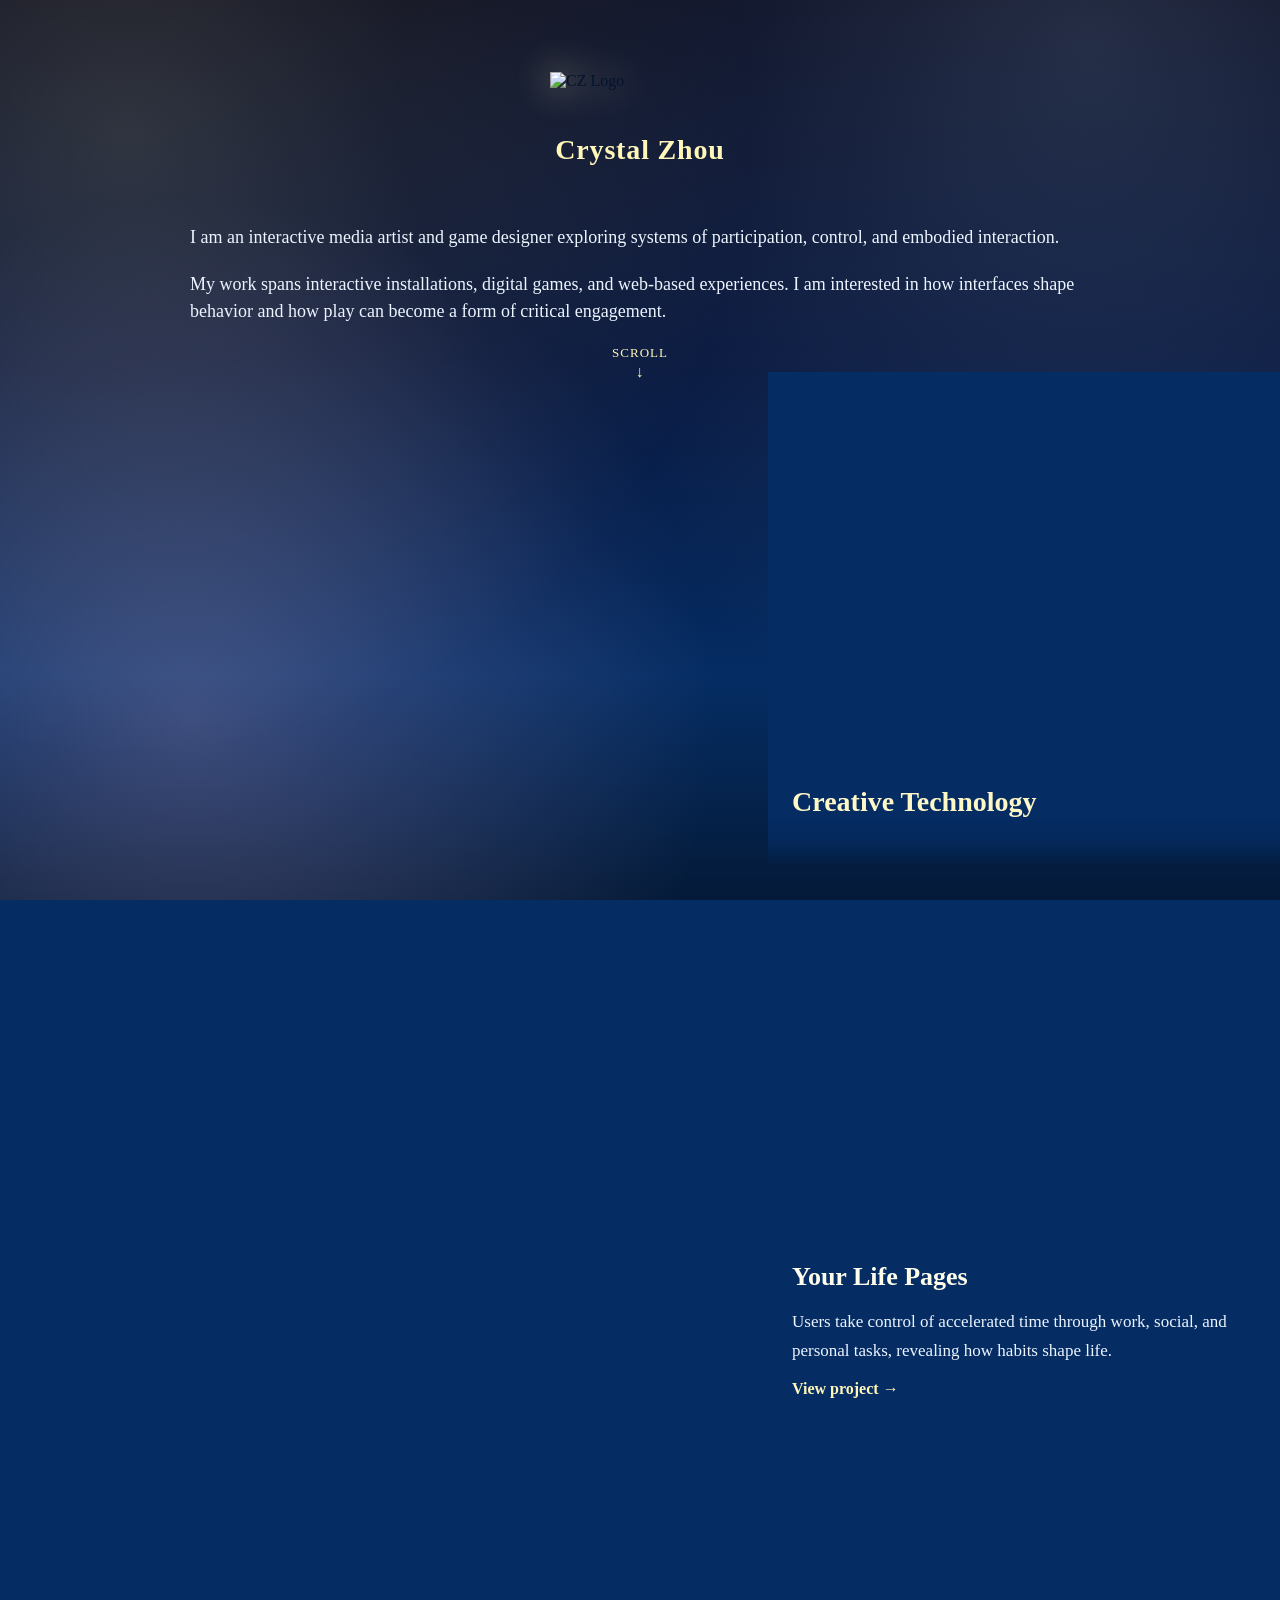
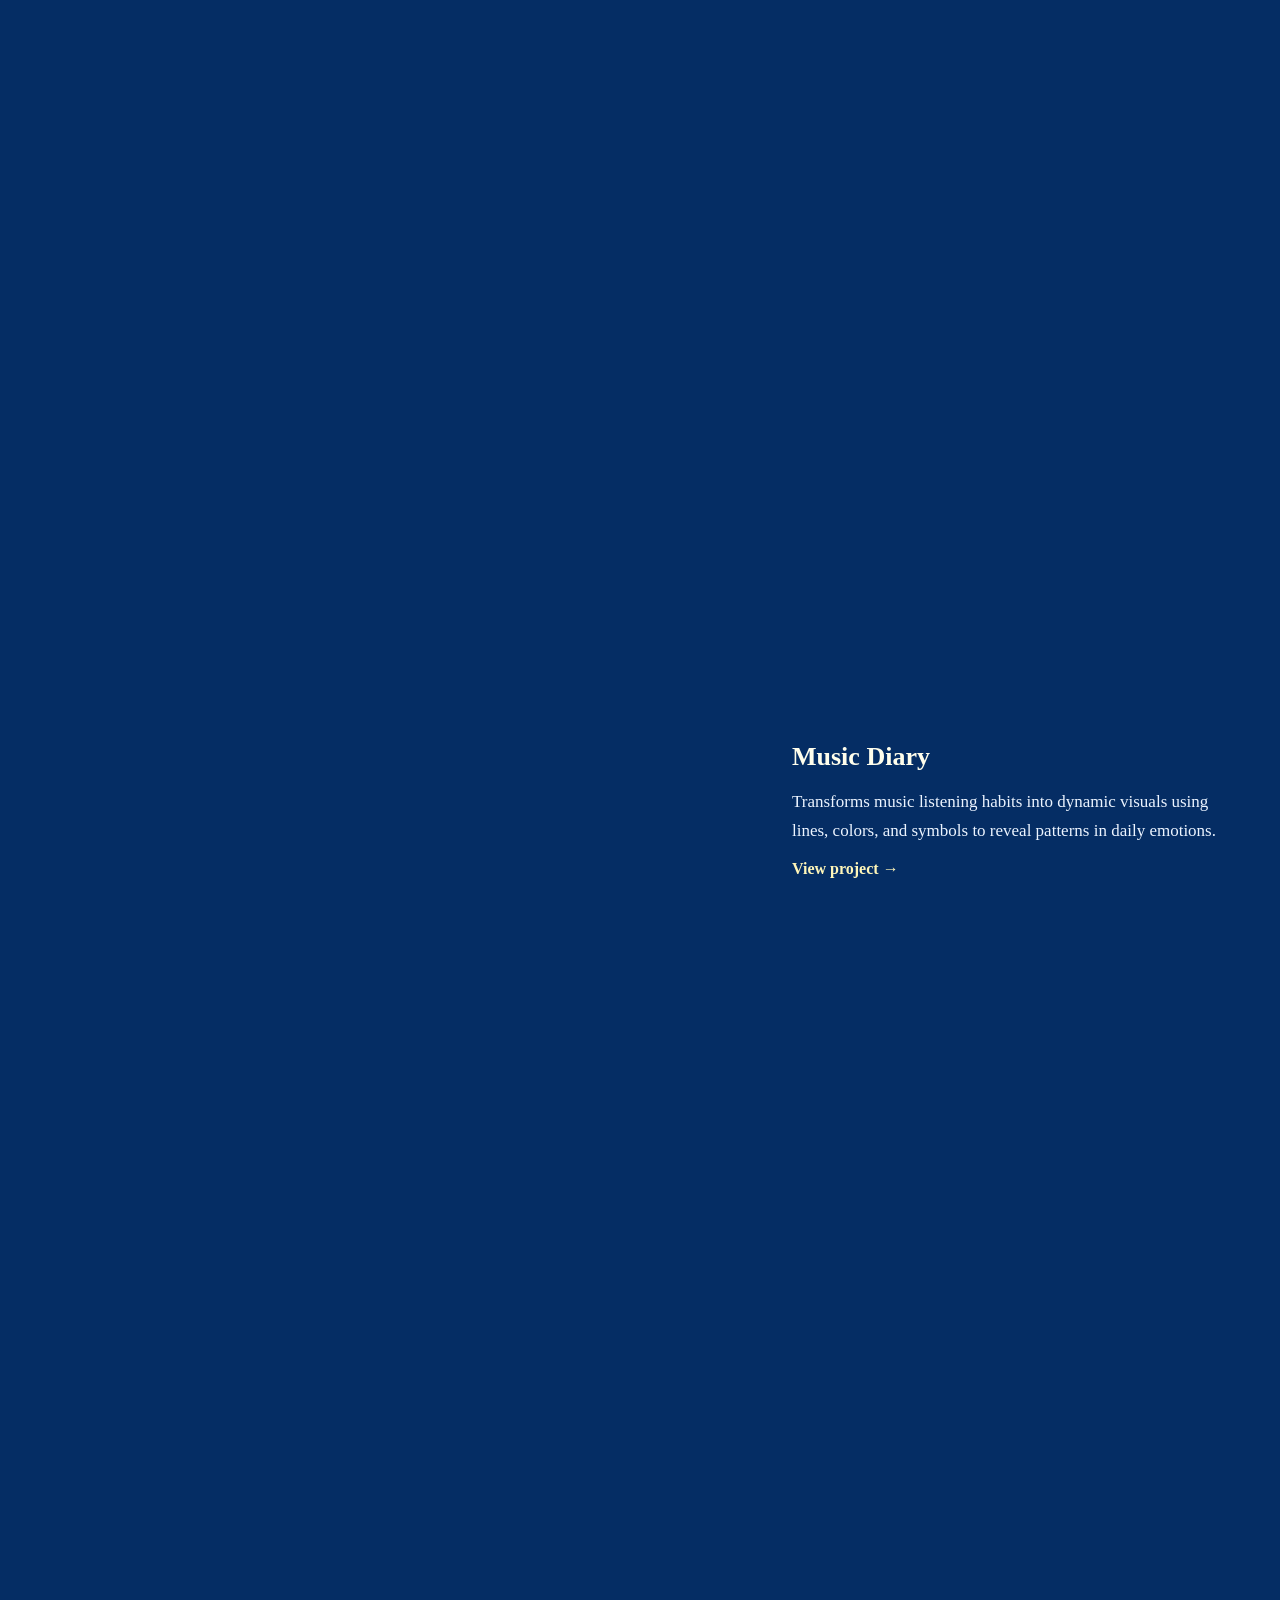
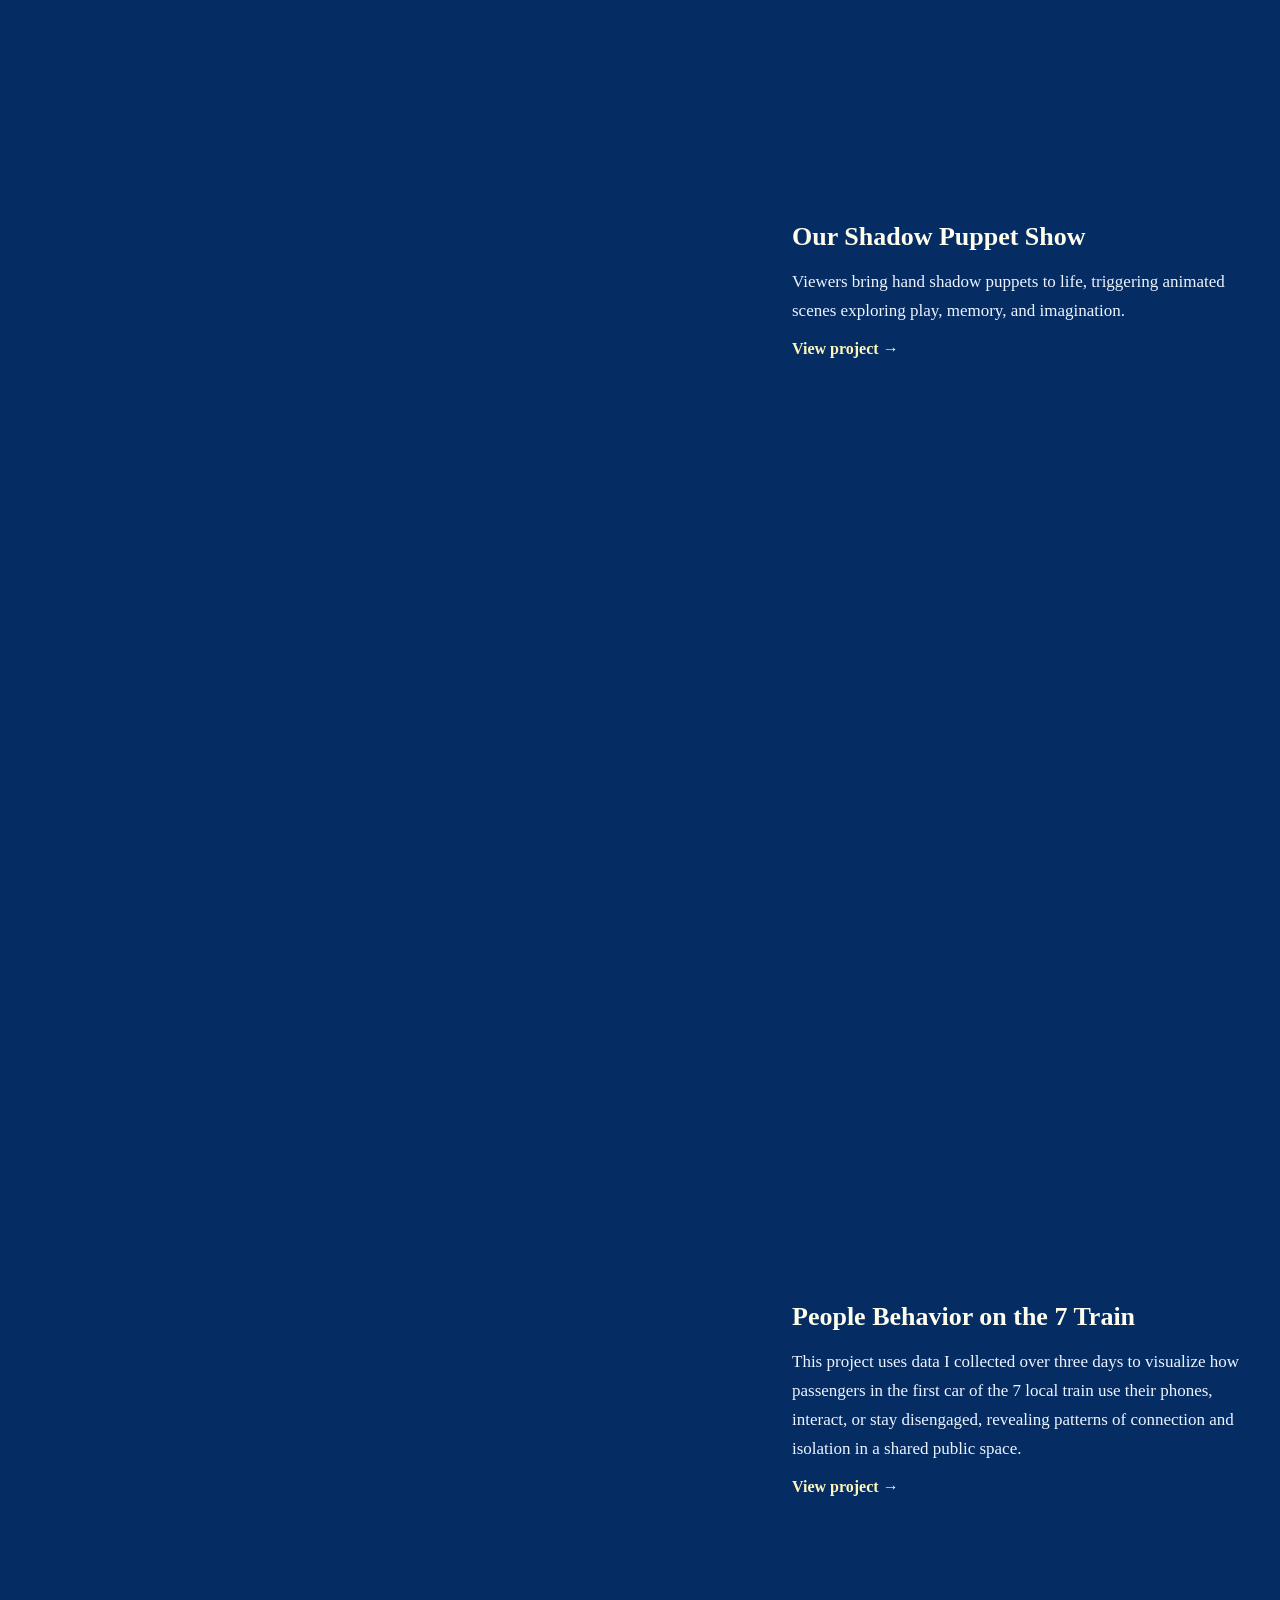
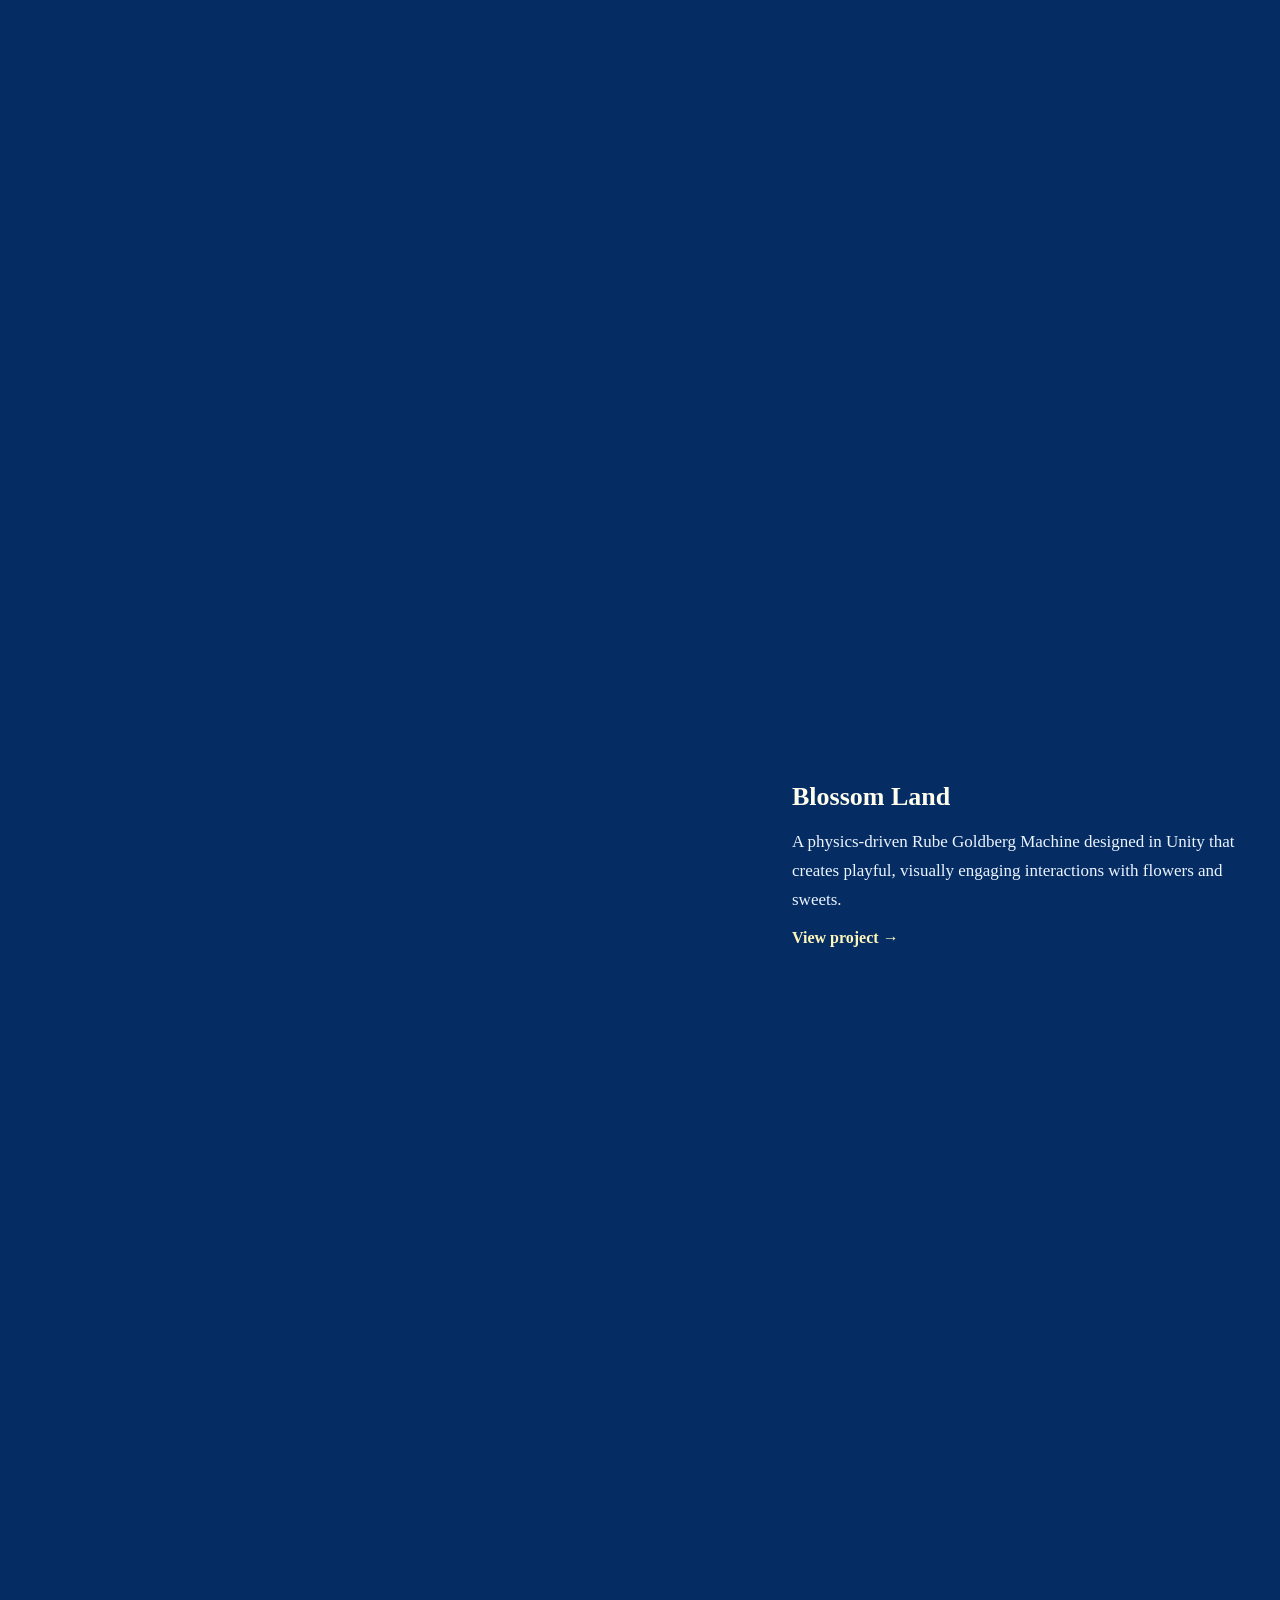
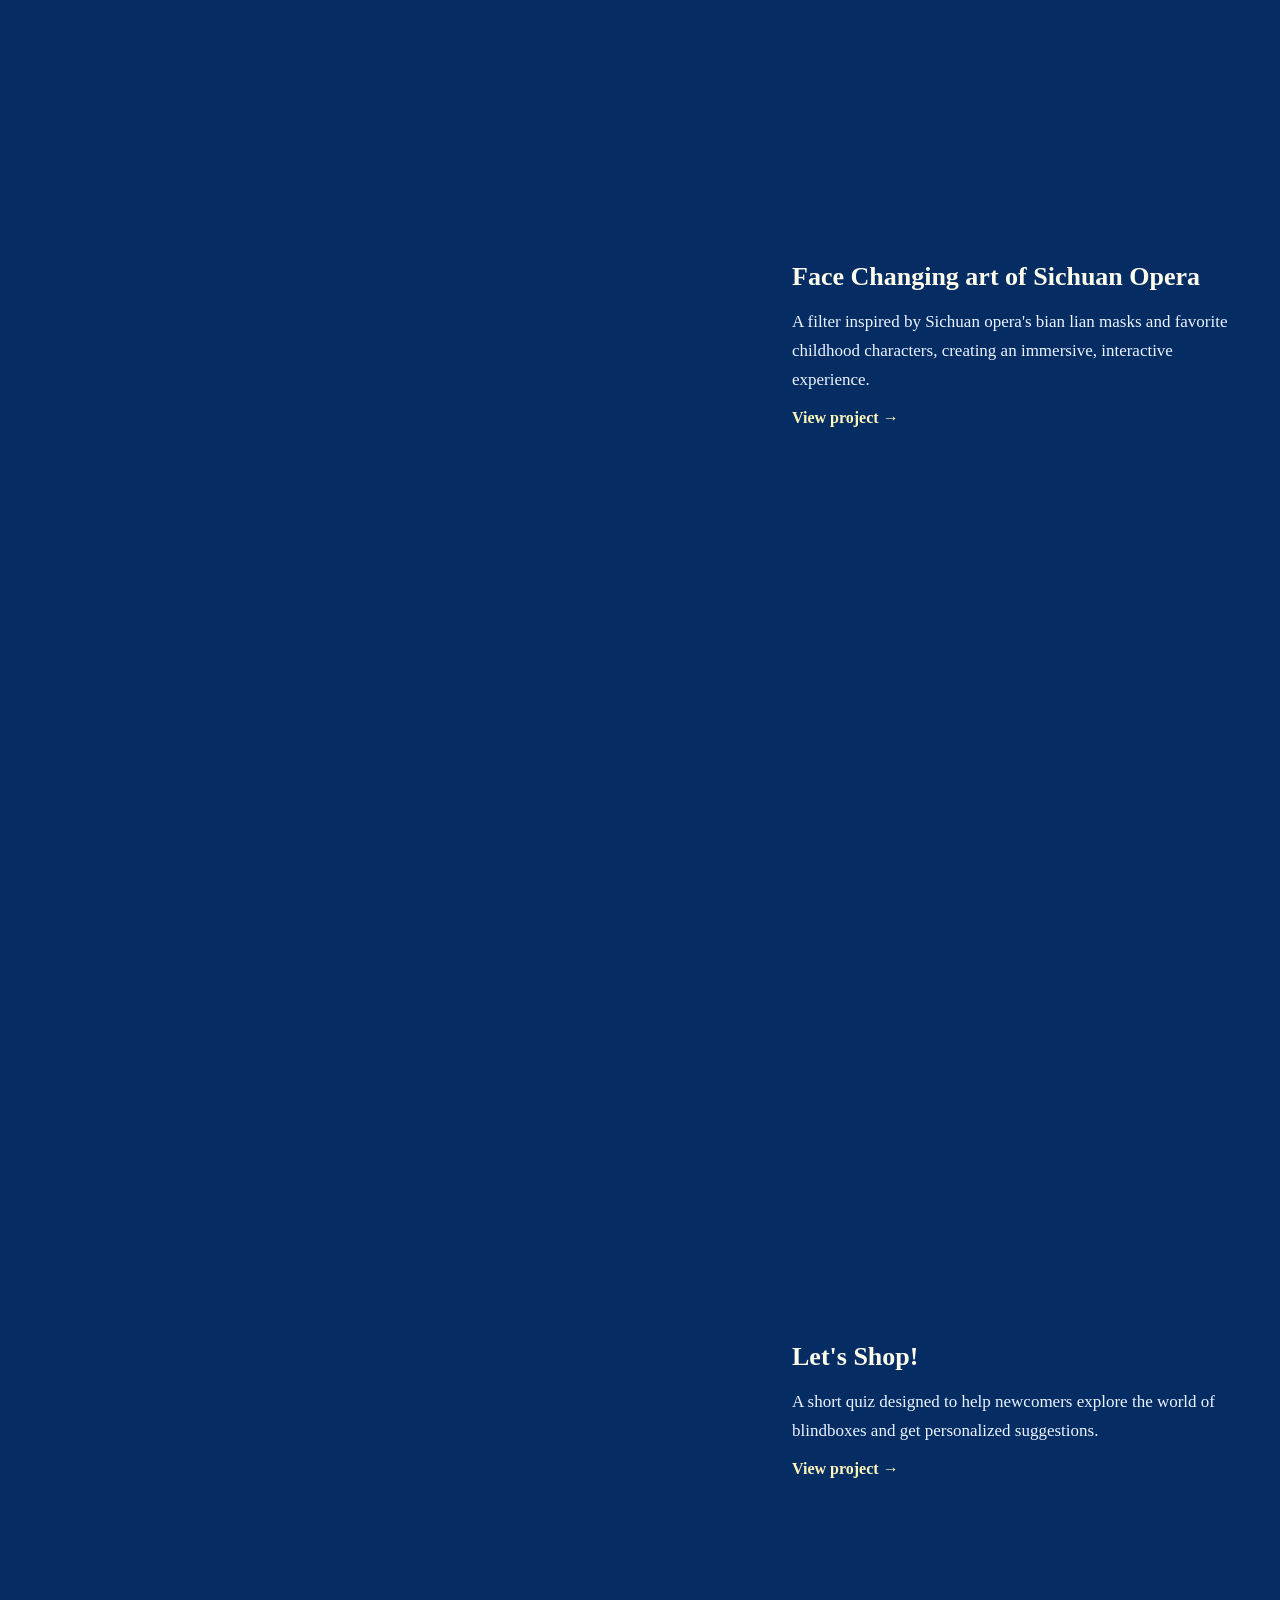
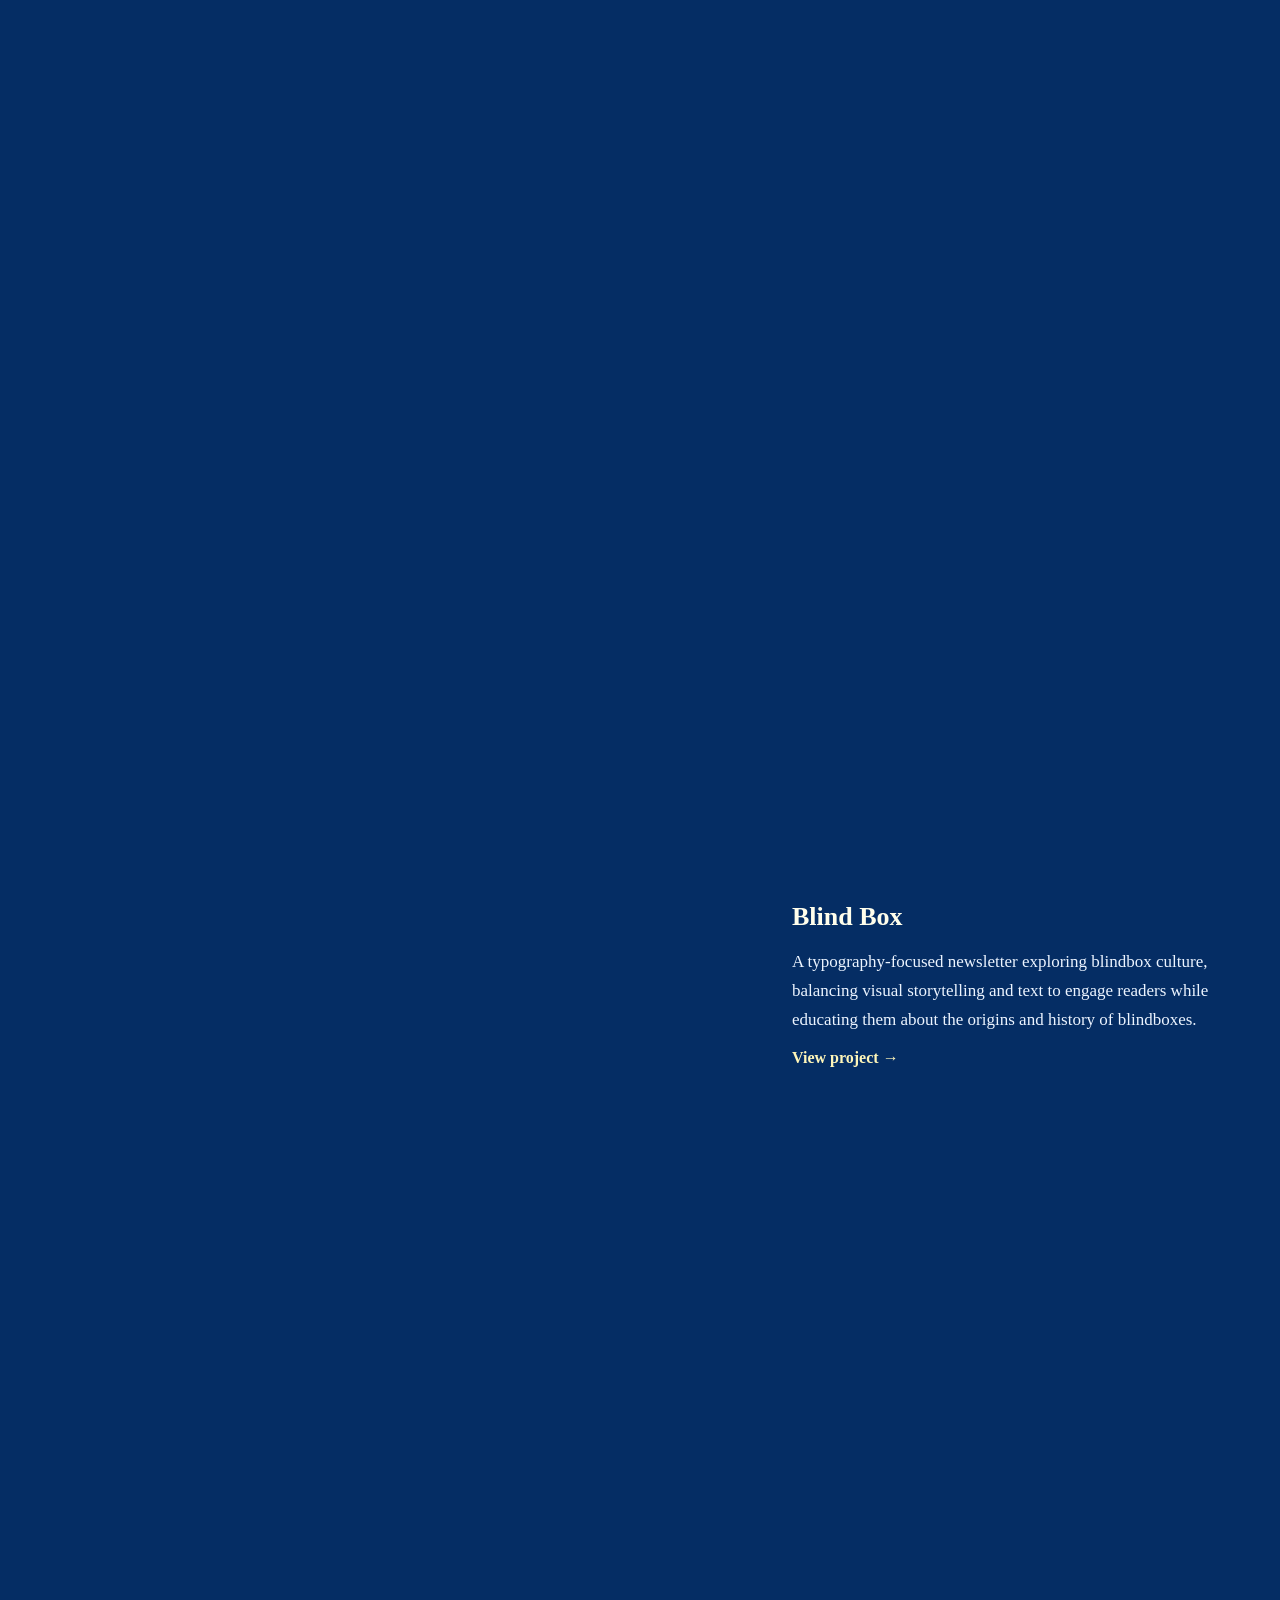
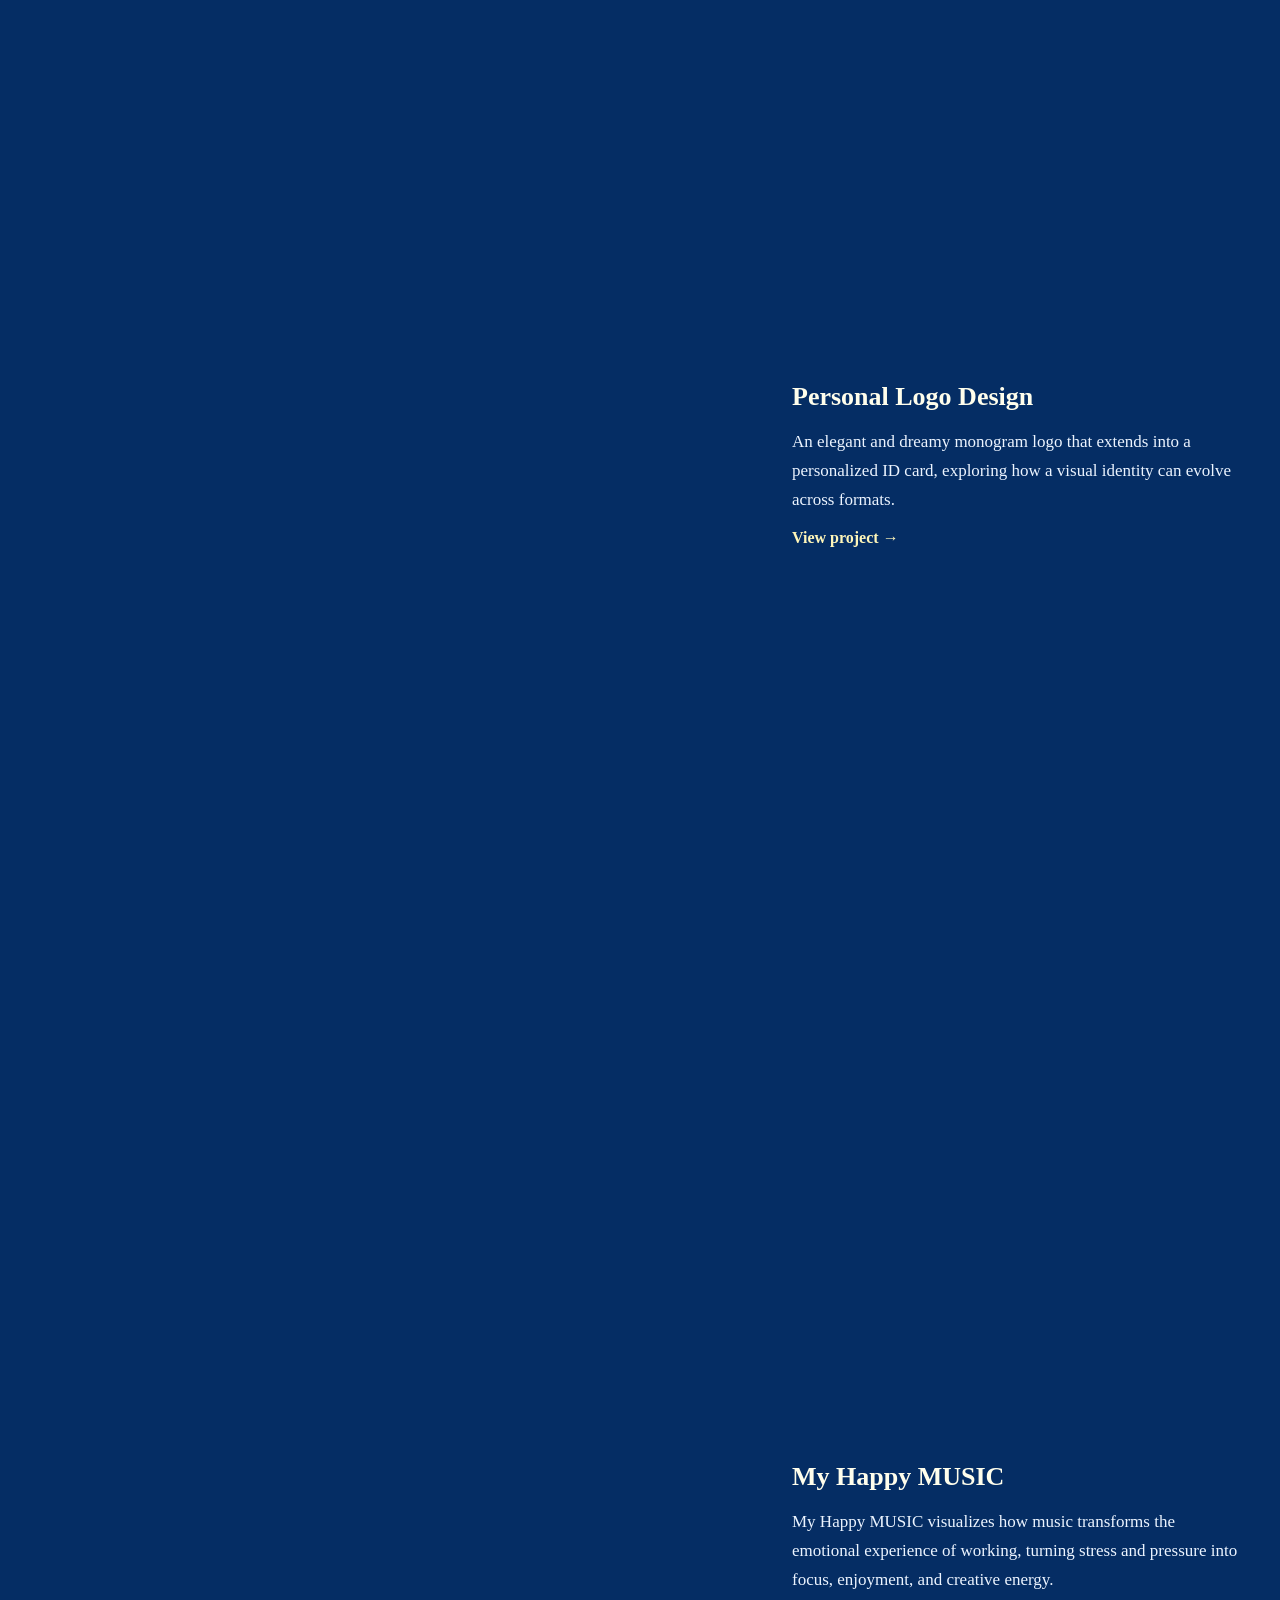
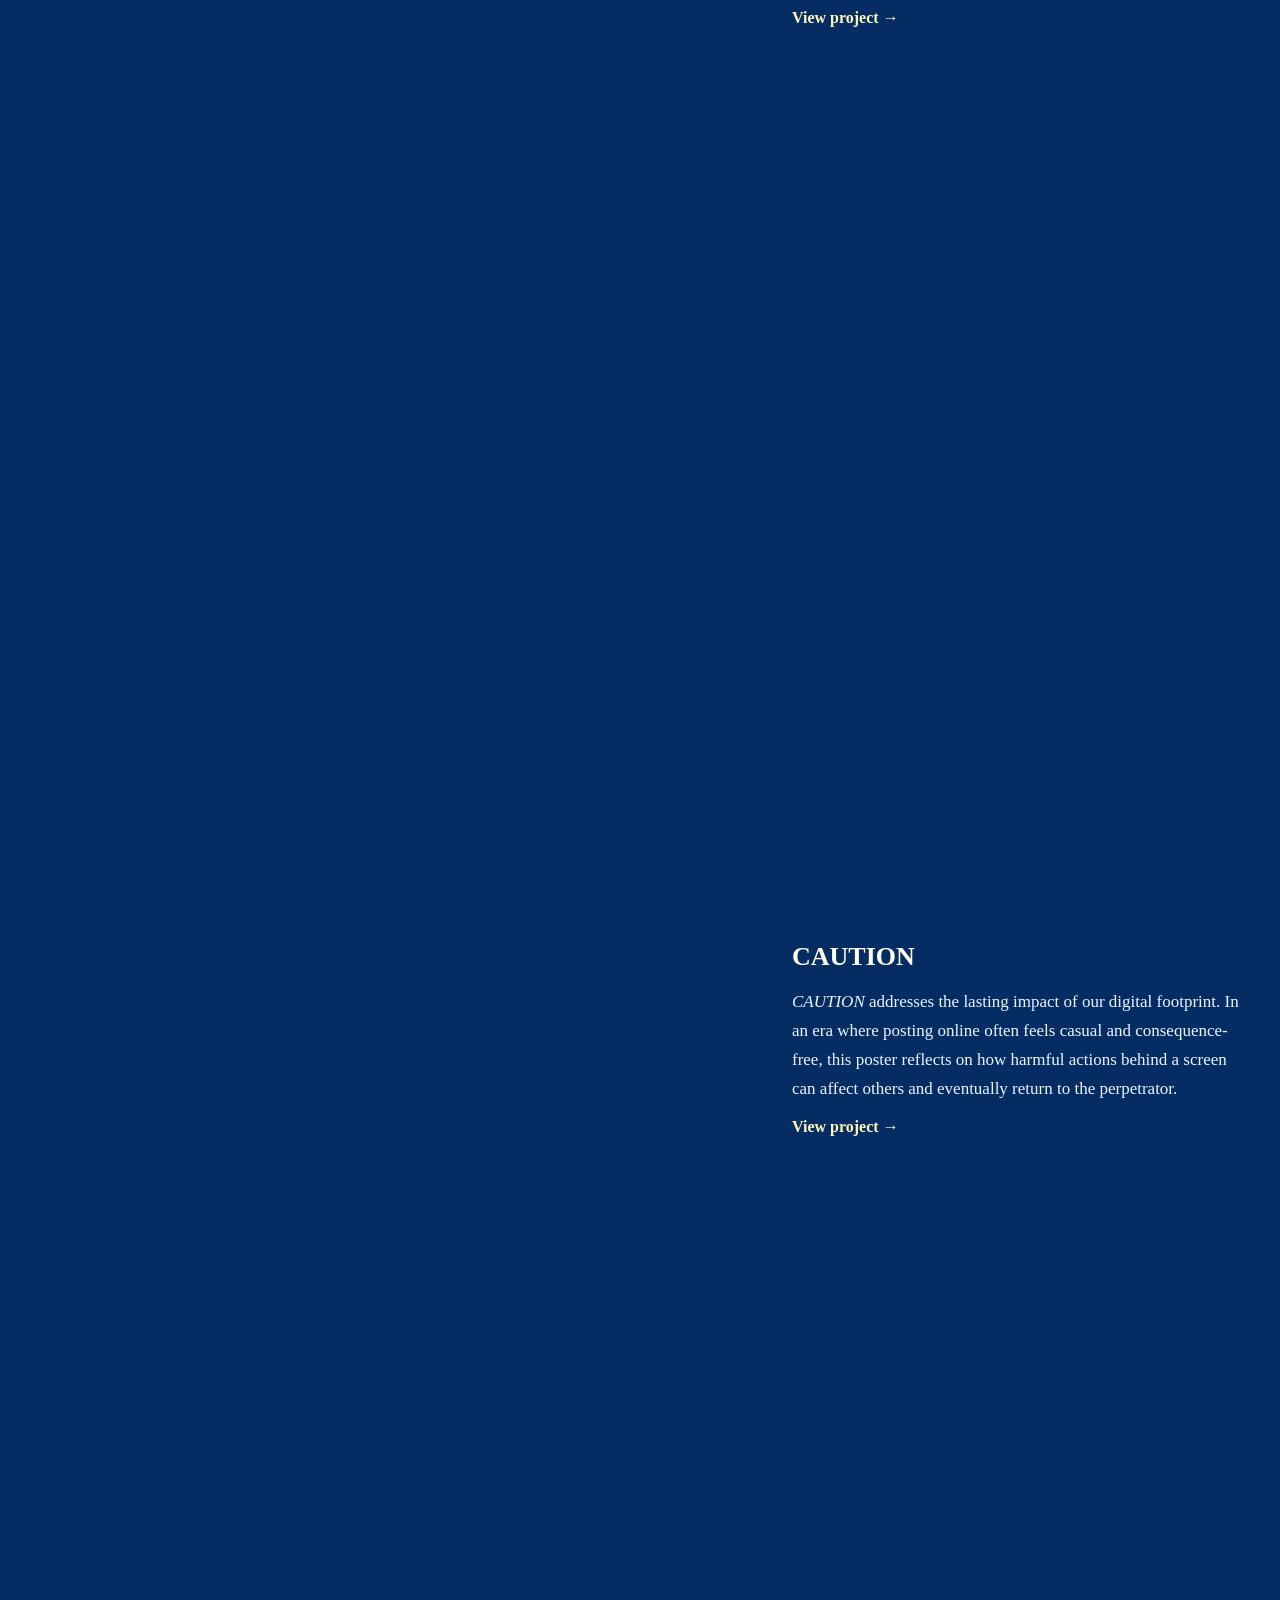
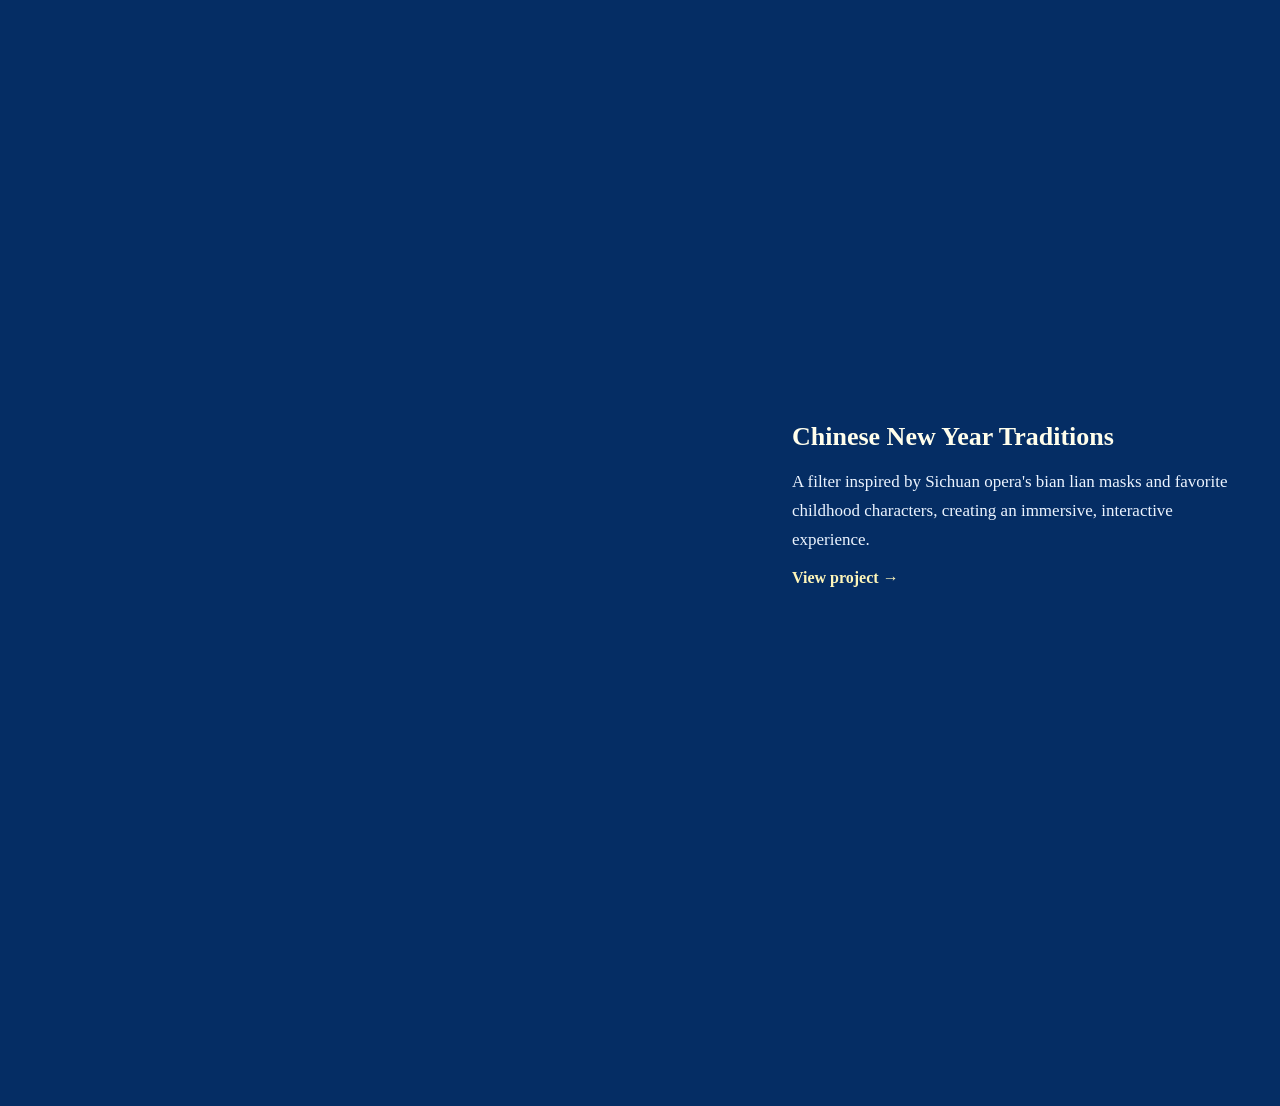
==== index.html @ da077d89 "Initial commit" ====
<!DOCTYPE html>
<html lang="en">

<head>
    <meta charset="UTF-8">
    <meta name="viewport" content="width=device-width, initial-scale=1.0">
    <title>Crystal Zhou's About Page</title>
    <link rel="stylesheet" href="style.css">
</head>

<body>
    <!-- Hero Logo -->
    <header class="hero-logo">
        <div class="hero-logo-inner">
            <img src="./asset/logo.PNG" alt="CZ Logo">
            <h1 class="hero-logo-title">Crystal Zhou</h1>
        </div>
    </header>

    <div id="navbar"></div>

    <!-- Intro text -->
    <section class="about">
        <div class="about-text">
            <p>
                I am an interactive media artist and game designer exploring systems of participation, control, and
                embodied interaction.
            </p>

            <p>
                My work spans interactive installations, digital games, and web-based experiences. I am interested in
                how interfaces shape behavior and how play can become a form of critical engagement.
            </p>
        </div>
        <div class="scroll-hint">
            <span class="scroll-hint-text">Scroll</span>
            <span class="scroll-arrow">↓</span>
        </div>
    </section>

    <!-- Work: one full screen per project, fade in/out on scroll -->
    <section class="work-scroll">
        <div class="work-section-head" data-animate>
            <h2 class="work-section-title">Creative Technology</h2>
        </div>

        <article class="work-block" data-animate>
            <div class="work-sticky">
                <div class="work-image">
                    <img src="./asset/YourLifePages/start.png" alt="Your Life Pages">
                </div>
            </div>
            <div class="work-copy">
                <h3><a href="./LifePages/LifePages.html">Your Life Pages</a></h3>
                <p>Users take control of accelerated time through work, social, and personal tasks, revealing how habits shape life.</p>
                <a class="view-project" href="./LifePages/LifePages.html">View project →</a>
            </div>
        </article>

        <article class="work-block" data-animate>
            <div class="work-sticky">
                <div class="work-image">
                    <img src="./asset/MusicDiary/MusicDiary.png"
                         alt="Music Diary"
                         data-slides="./asset/MusicDiary/MusicDiary.png, ./MusicDiary/relax.png, ./MusicDiary/walk.png, ./MusicDiary/study.png">
                </div>
            </div>
            <div class="work-copy">
                <h3><a href="./MusicDiary/MusicDiary.html">Music Diary</a></h3>
                <p>Transforms music listening habits into dynamic visuals using lines, colors, and symbols to reveal patterns in daily emotions.</p>
                <a class="view-project" href="./MusicDiary/MusicDiary.html">View project →</a>
            </div>
        </article>

        <article class="work-block" data-animate>
            <div class="work-sticky">
                <div class="work-image">
                    <img src="./asset/Shadow/poster.png"
                         alt="Our Shadow Puppet Show"
                         data-slides="./asset/Shadow/poster.png, ./Shadow/player.png, ./Shadow/end.png">
                </div>
            </div>
            <div class="work-copy">
                <h3><a href="./Shadow/Shadow.html">Our Shadow Puppet Show</a></h3>
                <p>Viewers bring hand shadow puppets to life, triggering animated scenes exploring play, memory, and imagination.</p>
                <a class="view-project" href="./Shadow/Shadow.html">View project →</a>
            </div>
        </article>

        <article class="work-block" data-animate>
            <div class="work-sticky">
                <div class="work-image">
                    <img src="./asset/Train/map.png"
                         alt="People Behavior on the 7 Train"
                         data-slides="./asset/Train/map.png, ./Train/line.png">
                </div>
            </div>
            <div class="work-copy">
                <h3><a href="./Train/Train.html">People Behavior on the 7 Train</a></h3>
                <p>This project uses data I collected over three days to visualize how passengers in the first car of the 7 local train use their phones, interact, or stay disengaged, revealing patterns of connection and isolation in a shared public space.</p>
                <a class="view-project" href="./Train/Train.html">View project →</a>
            </div>
        </article>

        <article class="work-block" data-animate>
            <div class="work-sticky">
                <div class="work-image">
                    <img src="./BlossomLand/thumbnail.png" alt="Blossom Land">
                </div>
            </div>
            <div class="work-copy">
                <h3><a href="./BlossomLand/land.html">Blossom Land</a></h3>
                <p>A physics-driven Rube Goldberg Machine designed in Unity that creates playful, visually engaging interactions with flowers and sweets.</p>
                <a class="view-project" href="./BlossomLand/land.html">View project →</a>
            </div>
        </article>

        <article class="work-block" data-animate>
            <div class="work-sticky">
                <div class="work-image">
                    <img src="./mask/red.png"
                         alt="Face Changing art of Sichuan Opera"
                         data-slides="./mask/red.png, ./mask/monkey.png, ./mask/kero.png">
                </div>
            </div>
            <div class="work-copy">
                <h3><a href="./mask/mask.html">Face Changing art of Sichuan Opera</a></h3>
                <p>A filter inspired by Sichuan opera's bian lian masks and favorite childhood characters, creating an immersive, interactive experience.</p>
                <a class="view-project" href="./mask/mask.html">View project →</a>
            </div>
        </article>

        <article class="work-block" data-animate>
            <div class="work-sticky">
                <div class="work-image">
                    <img src="./quiz/start.png"
                         alt="Let's Shop!"
                         data-slides="./quiz/start.png, ./quiz/quiz.png, ./quiz/receipt.png">
                </div>
            </div>
            <div class="work-copy">
                <h3><a href="./quiz/quiz.html">Let's Shop!</a></h3>
                <p>A short quiz designed to help newcomers explore the world of blindboxes and get personalized suggestions.</p>
                <a class="view-project" href="./quiz/quiz.html">View project →</a>
            </div>
        </article>

        <div class="work-section-head" data-animate>
            <h2 class="work-section-title">Graphic Design</h2>
        </div>

        <article class="work-block" data-animate>
            <div class="work-sticky">
                <div class="work-image">
                    <img src="./newsletter/page.png"
                         alt="Blind Box"
                         data-slides="./newsletter/page.png, ./newsletter/start.png">
                </div>
            </div>
            <div class="work-copy">
                <h3><a href="./newsletter/nl.html">Blind Box</a></h3>
                <p>A typography-focused newsletter exploring blindbox culture, balancing visual storytelling and text to engage readers while educating them about the origins and history of blindboxes.</p>
                <a class="view-project" href="./newsletter/nl.html">View project →</a>
            </div>
        </article>

        <article class="work-block" data-animate>
            <div class="work-sticky">
                <div class="work-image">
                    <img src="./logo/front.JPG" alt="Personal Logo Design">
                </div>
            </div>
            <div class="work-copy">
                <h3><a href="./logo/logo.html">Personal Logo Design</a></h3>
                <p>An elegant and dreamy monogram logo that extends into a personalized ID card, exploring how a visual identity can evolve across formats.</p>
                <a class="view-project" href="./logo/logo.html">View project →</a>
            </div>
        </article>

        <article class="work-block" data-animate>
            <div class="work-sticky">
                <div class="work-image">
                    <img src="./cdCover/cdCover.JPEG" alt="My Happy MUSIC">
                </div>
            </div>
            <div class="work-copy">
                <h3><a href="./cdCover/cd.html">My Happy MUSIC</a></h3>
                <p>My Happy MUSIC visualizes how music transforms the emotional experience of working, turning stress and pressure into focus, enjoyment, and creative energy.</p>
                <a class="view-project" href="./cdCover/cd.html">View project →</a>
            </div>
        </article>

        <article class="work-block" data-animate>
            <div class="work-sticky">
                <div class="work-image">
                    <img src="./cautious/poster.jpg" alt="CAUTION">
                </div>
            </div>
            <div class="work-copy">
                <h3><a href="./cautious/cautious.html">CAUTION</a></h3>
                <p><em>CAUTION</em> addresses the lasting impact of our digital footprint. In an era where posting online often feels casual and consequence-free, this poster reflects on how harmful actions behind a screen can affect others and eventually return to the perpetrator.</p>
                <a class="view-project" href="./cautious/cautious.html">View project →</a>
            </div>
        </article>

        <article class="work-block" data-animate>
            <div class="work-sticky">
                <div class="work-image">
                    <img src="./chinese/chinese.jpg" alt="Chinese New Year Traditions">
                </div>
            </div>
            <div class="work-copy">
                <h3><a href="./chinese/chinese.html">Chinese New Year Traditions</a></h3>
                <p>A filter inspired by Sichuan opera's bian lian masks and favorite childhood characters, creating an immersive, interactive experience.</p>
                <a class="view-project" href="./chinese/chinese.html">View project →</a>
            </div>
        </article>
    </section>

    <script>
        (function () {
            var heads = document.querySelectorAll('.work-section-head[data-animate]');
            var workBlocks = Array.prototype.slice.call(document.querySelectorAll('.work-block[data-animate]'));

            var headObserver = new IntersectionObserver(function (entries) {
                entries.forEach(function (entry) {
                    if (entry.isIntersecting) {
                        entry.target.classList.add('in-view');
                    } else {
                        entry.target.classList.remove('in-view');
                    }
                });
            }, { root: null, rootMargin: '0px', threshold: 0.3 });

            heads.forEach(function (el) { headObserver.observe(el); });

            function updateActiveBlock() {
                if (!workBlocks.length) return;

                // While we're still near the top (About section), don't show any work images yet
                if (window.scrollY < window.innerHeight * 0.4) {
                    workBlocks.forEach(function (b) { b.classList.remove('in-view'); });
                    return;
                }

                var viewportCenter = window.innerHeight / 2;
                var bestBlock = null;
                var bestDist = Infinity;

                workBlocks.forEach(function (b) {
                    var rect = b.getBoundingClientRect();
                    var blockCenter = rect.top + rect.height / 2;
                    var dist = Math.abs(blockCenter - viewportCenter);
                    if (dist < bestDist) {
                        bestDist = dist;
                        bestBlock = b;
                    }
                });

                workBlocks.forEach(function (b) {
                    if (b === bestBlock) {
                        b.classList.add('in-view');
                    } else {
                        b.classList.remove('in-view');
                    }
                });
            }

            function initSlideshows() {
                var slideImgs = document.querySelectorAll('.work-image img[data-slides]');
                slideImgs.forEach(function (img) {
                    var frames = img.getAttribute('data-slides')
                        .split(',')
                        .map(function (s) { return s.trim(); })
                        .filter(Boolean);
                    if (frames.length <= 1) return;

                    var index = 0;
                    img.classList.add('slideshow-img');

                    setInterval(function () {
                        img.classList.add('slideshow-fade-out');
                        setTimeout(function () {
                            index = (index + 1) % frames.length;
                            img.src = frames[index];
                            img.classList.remove('slideshow-fade-out');
                        }, 250);
                    }, 2600);
                });
            }

            window.addEventListener('scroll', updateActiveBlock, { passive: true });
            window.addEventListener('resize', updateActiveBlock);
            updateActiveBlock();
            initSlideshows();
        })();
    </script>
</body>

</html>
---- style.css ----
/* Base Styles */
body {
    margin: 0;
    font-family: 'Inter', sans-serif;
    background-color:  #052d64;
    background-image:
        radial-gradient(circle at 10% 15%, rgba(255, 246, 185, 0.18) 0, rgba(255, 246, 185, 0) 45%),
        radial-gradient(circle at 85% 5%, rgba(194, 225, 255, 0.18) 0, rgba(194, 225, 255, 0) 50%),
        radial-gradient(circle at 15% 80%, rgba(255, 203, 250, 0.22) 0, rgba(255, 203, 250, 0) 40%),
        linear-gradient(180deg, #02051a 0%, #031239 40%, #052d64 75%, #041a38 100%);
    background-attachment: fixed;
    color: #04132e;
    font-family: Georgia, serif;
}

/* -------------------- HERO LOGO -------------------- */
.hero-logo {
    display: flex;
    align-items: center;
    justify-content: center;
    padding: 72px 16px 48px;
}

.hero-logo-inner {
    display: flex;
    flex-direction: column;
    align-items: center;
    gap: 12px;
}

.hero-logo-inner img {
    width: 180px;
    height: auto;
    filter: drop-shadow(0 0 18px rgba(255, 246, 185, 0.7));
    animation: logoFloat 4.5s ease-in-out infinite;
}

.hero-logo-title {
    margin: 32px 0 0;
    font-size: 28px;
    color: #fff6b9;
    letter-spacing: 0.03em;
}

@keyframes logoFloat {
    0%, 100% {
        transform: translateY(0) rotate(3deg) scale(1);
    }
    50% {
        transform: translateY(-10px) rotate(-3deg) scale(1.08);
    }
}
/* NAV BAR */
nav {
    display: flex;
    width: 100%;
    margin: 0;
    padding: 0;
}

/* Logo takes more space, others evenly divided */
nav .logo {
    flex: 2; /* logo section wider */
}

/* Make links fill their div */
nav a {
    display: block;
    padding: 20px 0; /* fixed button height */
    text-decoration: none;
    font-weight: 600;
    font-size: 20px; /* base font size for menu links */
    color: #fef7c6;
    transition: all 0.3s ease;
}

/* Logo button fixed height */
nav .logo a {
    background-color: #0c3a7a;
    color:#fff6b9;
    padding: 25px 0;   /* fixed height */
    display: flex;
    align-items: center;
}

/* Scale text and image */
nav .logo a span {
    display: inline-block;
    font-size: 16px;       /* normal base size */
    transform: scale(1.6); /* visually larger */
}

nav .logo img {
    height: 43px;           /* small base height */
    transform: scale(2);    /* visually larger without increasing box */
    margin-right: 80px;
    margin-left: 50px;
}

/* Hover effect */
nav a:hover {
    text-shadow: 0 0 10px #fdf1a7;
}

/* Active / clicked link (text only) */
nav a.active {
    color: rgba(255, 241, 167, 0.7);
    text-shadow: 0 0 12px #fdf1a7;
}
/* Responsive: stack vertically on small screens */
@media (max-width: 768px) {
    nav {
        flex-direction: column;
    }
}

/* -------------------- ABOUT SECTION -------------------- */
.about {
    max-width: 900px;
    margin: -8px auto 24px;
    padding: 0 40px;
}

.about-text h1 {
    font-size: 32px;
    text-align: center;
    color: #fffeec;
}

.about-text p {
    font-size: 18px;
    line-height: 1.5;
    margin-bottom: 20px;
    color: #ecf4ff;
}

.scroll-hint {
    margin-top: 4px;
    display: flex;
    flex-direction: column;
    align-items: center;
    gap: 2px;
    color: #fff6b9;
    font-size: 13px;
    letter-spacing: 0.08em;
    text-transform: uppercase;
}

.scroll-arrow {
    font-size: 16px;
    animation: arrowBounce 1.5s ease-in-out infinite;
}

@keyframes arrowBounce {
    0%, 100% { transform: translateY(0); opacity: 0.6; }
    50%      { transform: translateY(4px); opacity: 1; }
}

/* -------------------- WORK SCROLL: fixed center image, description scrolls up; image fades between works -------------------- */
.work-scroll {
    max-width: 100%;
    margin: 45vh 0 0 0;
    padding: 0;
}

/* Section title: above descriptions, sticky; description fades in and stays hidden (solid above + gradient) */
.work-section-head {
    position: sticky;
    top: 46vh;
    width: 40%;
    margin-left: 60%;
    padding: 0 40px 48px 24px;
    box-sizing: border-box;
    z-index: 3;
    background: linear-gradient(to bottom, #052d64 0%, #052d64 16px, rgba(5, 45, 100, 0.95) 40%, rgba(5, 45, 100, 0.7) 70%, rgba(5, 45, 100, 0.0) 100%);
    opacity: 0;
    transform: translateY(28px);
    transition: opacity 0.6s ease-out, transform 0.6s ease-out;
}

/* Cover the gap above the sticky title so descriptions never reappear on top */
.work-section-head::before {
    content: '';
    position: absolute;
    bottom: 100%;
    left: 0;
    right: 0;
    height: 46vh;
    background: #052d64;
}

.work-section-head.in-view {
    opacity: 1;
    transform: translateY(0);
}

.work-section-title {
    font-size: 28px;
    color: #fef7c6;
    margin: 0;
}

/* Each project = tall block so description can scroll from center to top; image is fixed and fades per block */
.work-block {
    position: relative;
    min-height: 120vh;
    min-height: 120dvh;
}

/* Image: fixed in center of viewport; only visible when this block is in view (fade in/out) */
.work-sticky {
    position: fixed;
    left: 0;
    top: 0;
    width: 60%;
    height: 100vh;
    height: 100dvh;
    display: flex;
    align-items: center;
    justify-content: center;
    padding: 0 24px 0 0;
    box-sizing: border-box;
    pointer-events: none;
    z-index: 1;
    opacity: 0;
    transition: opacity 0.5s ease-out;
}

.work-block.in-view .work-sticky {
    opacity: 1;
    pointer-events: auto;
}

.work-sticky .work-image {
    max-width: 100%;
    max-height: 90vh;
    max-height: 90dvh;
}

.work-image a {
    display: block;
    border-radius: 12px;
    overflow: hidden;
    box-shadow: 0 8px 32px rgba(0, 0, 0, 0.25);
    pointer-events: auto;
}

.work-image img {
    width: auto;
    max-width: 100%;
    height: auto;
    max-height: 90vh;
    max-height: 90dvh;
    display: block;
    vertical-align: middle;
}

.slideshow-img {
    transition: opacity 0.25s ease-in-out;
}

.slideshow-fade-out {
    opacity: 0;
}

/* First project's image: keep consistent size and away from copy */
.work-block:first-of-type .work-sticky .work-image {
    margin-top: 0;
}

.work-block:first-of-type .work-image img {
    max-width: 90%;
}

/* Description: in flow so it scrolls; starts just above center of image; scrolls up and disappears inside the title block (never past it) */
.work-copy {
    position: relative;
    z-index: 2;
    width: 40%;
    margin-left: 60%;
    padding: 44vh 40px 40vh 24px;
    box-sizing: border-box;
}

.work-copy h3 {
    margin: 0 0 16px;
    font-size: 26px;
    color: #fffeec;
}

.work-copy h3 a {
    color: inherit;
    text-decoration: none;
}

.work-copy h3 a:hover {
    color: #fff6b9;
}

.work-copy p {
    margin: 0;
    font-size: 17px;
    line-height: 1.7;
    color: #ecf4ff;
}

.view-project {
    display: inline-block;
    margin-top: 14px;
    font-size: 16px;
    font-weight: 600;
    color: #fff6b9;
    text-decoration: none;
}

.view-project::after {
    content: '';
}

.view-project:hover {
    text-decoration: underline;
}

/* Mobile: image no longer fixed; stack image then description, normal scroll */
@media (max-width: 900px) {
    .work-section-head {
        width: 100%;
        margin-left: 0;
        padding: 40px 20px 24px;
    }

    .work-block {
        min-height: 0;
        display: flex;
        flex-direction: column;
        padding: 0 0 60px;
    }

    .work-sticky {
        position: relative;
        left: auto;
        top: auto;
        width: 100%;
        height: auto;
        padding: 24px 20px 16px;
        opacity: 1;
        pointer-events: auto;
    }

    .work-block.in-view .work-sticky {
        opacity: 1;
    }

    .work-sticky .work-image {
        max-height: none;
    }

    .work-image img {
        max-height: 70vh;
    }

    .work-copy {
        width: 100%;
        margin-left: 0;
        padding: 0 20px 48px 20px;
    }
}

@media (max-width: 768px) {
    .work-scroll {
        padding: 0 20px 60px;
    }

    .work-section-title {
        font-size: 24px;
    }

    .work-copy h3 {
        font-size: 22px;
    }

    .work-copy p {
        font-size: 16px;
    }
}

/* -------------------- RESPONSIVE -------------------- */
@media (max-width: 768px) {
    nav {
        flex-direction: column;
        gap: 10px;
    }

    .about {
        padding: 0 20px;
    }
}
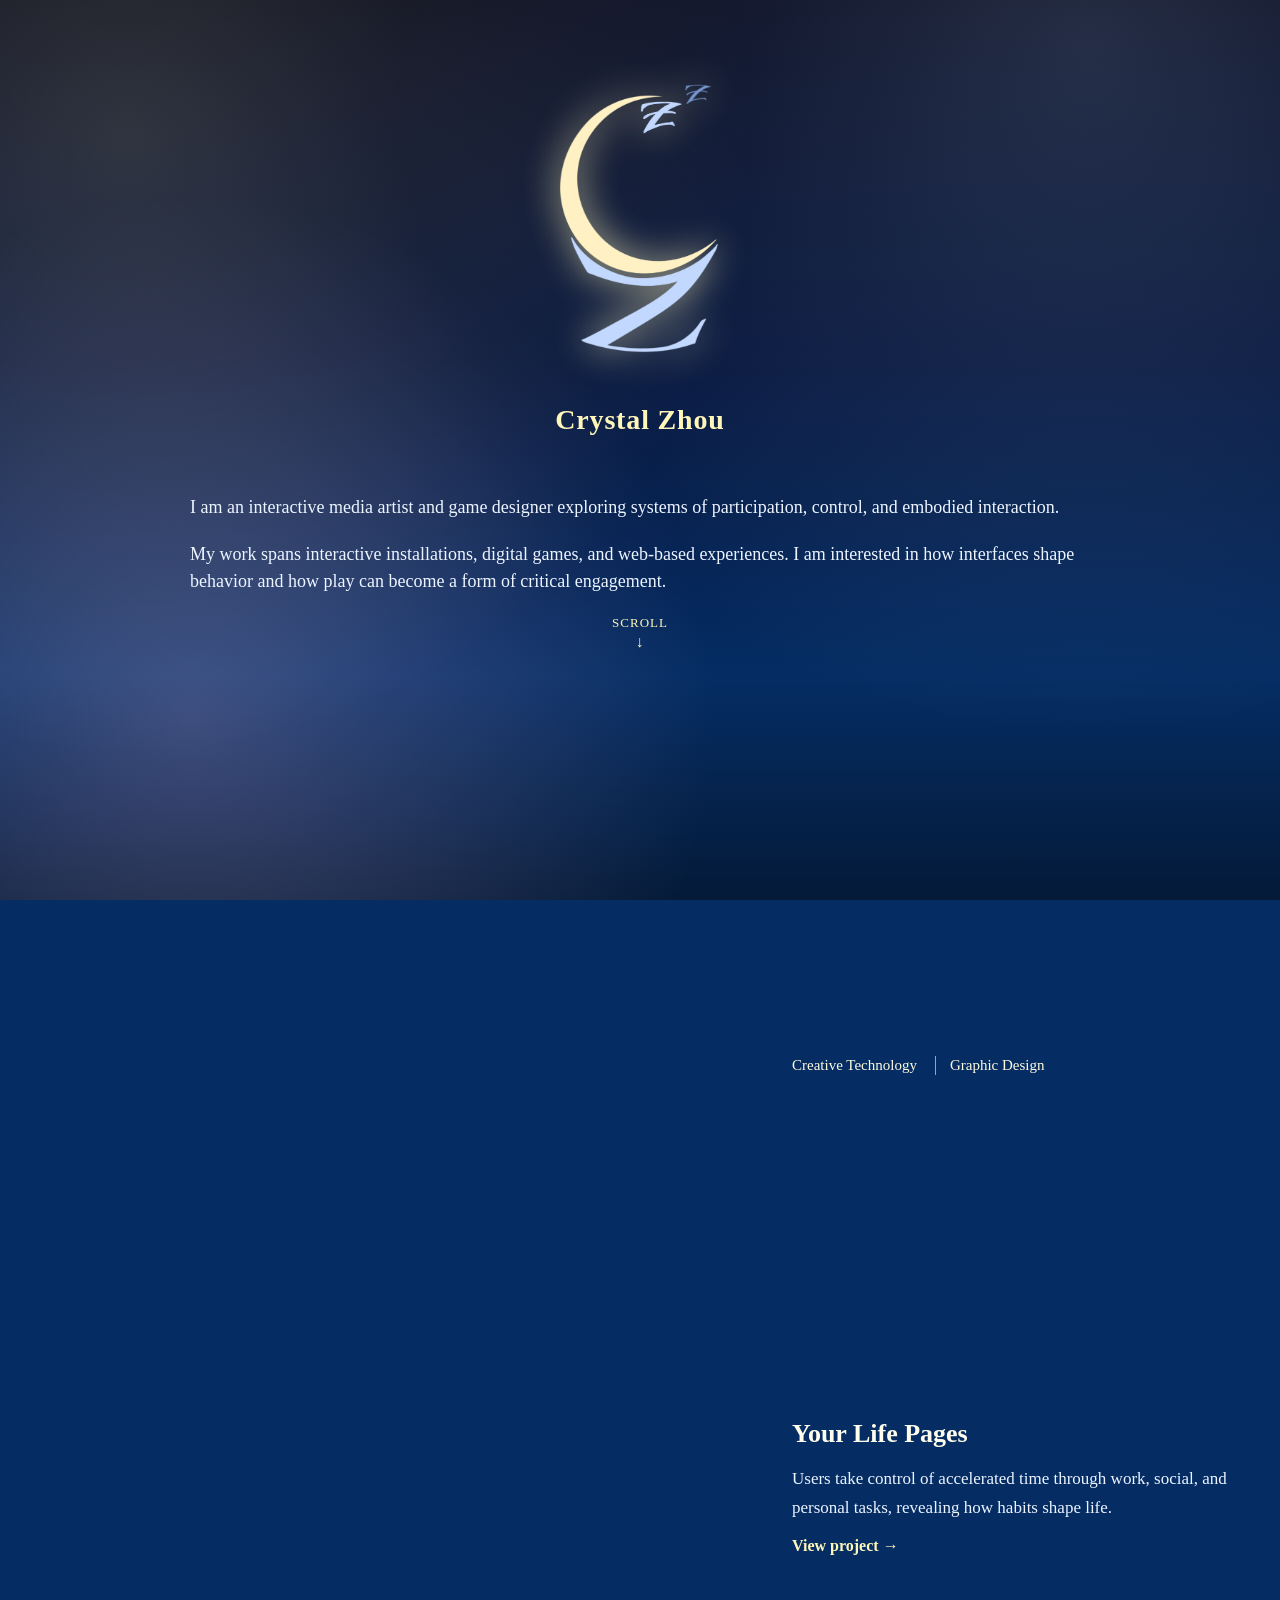
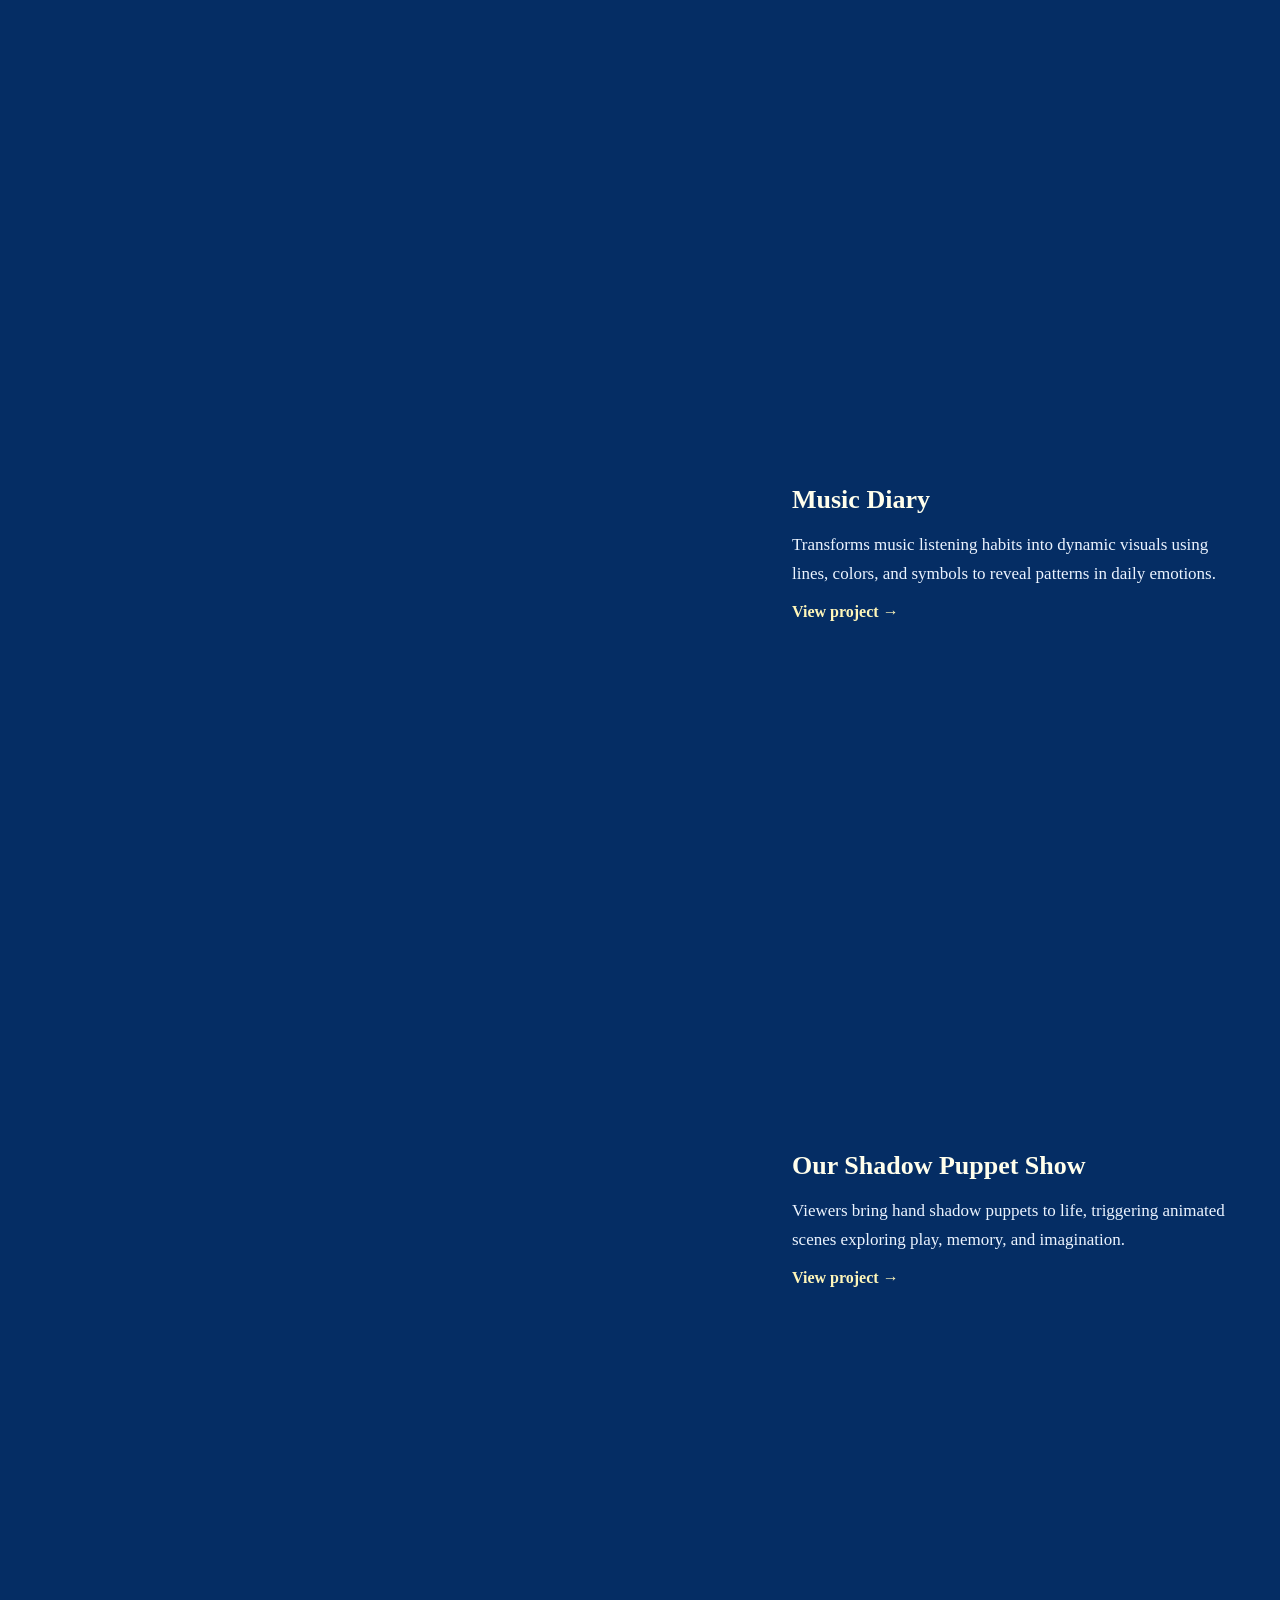
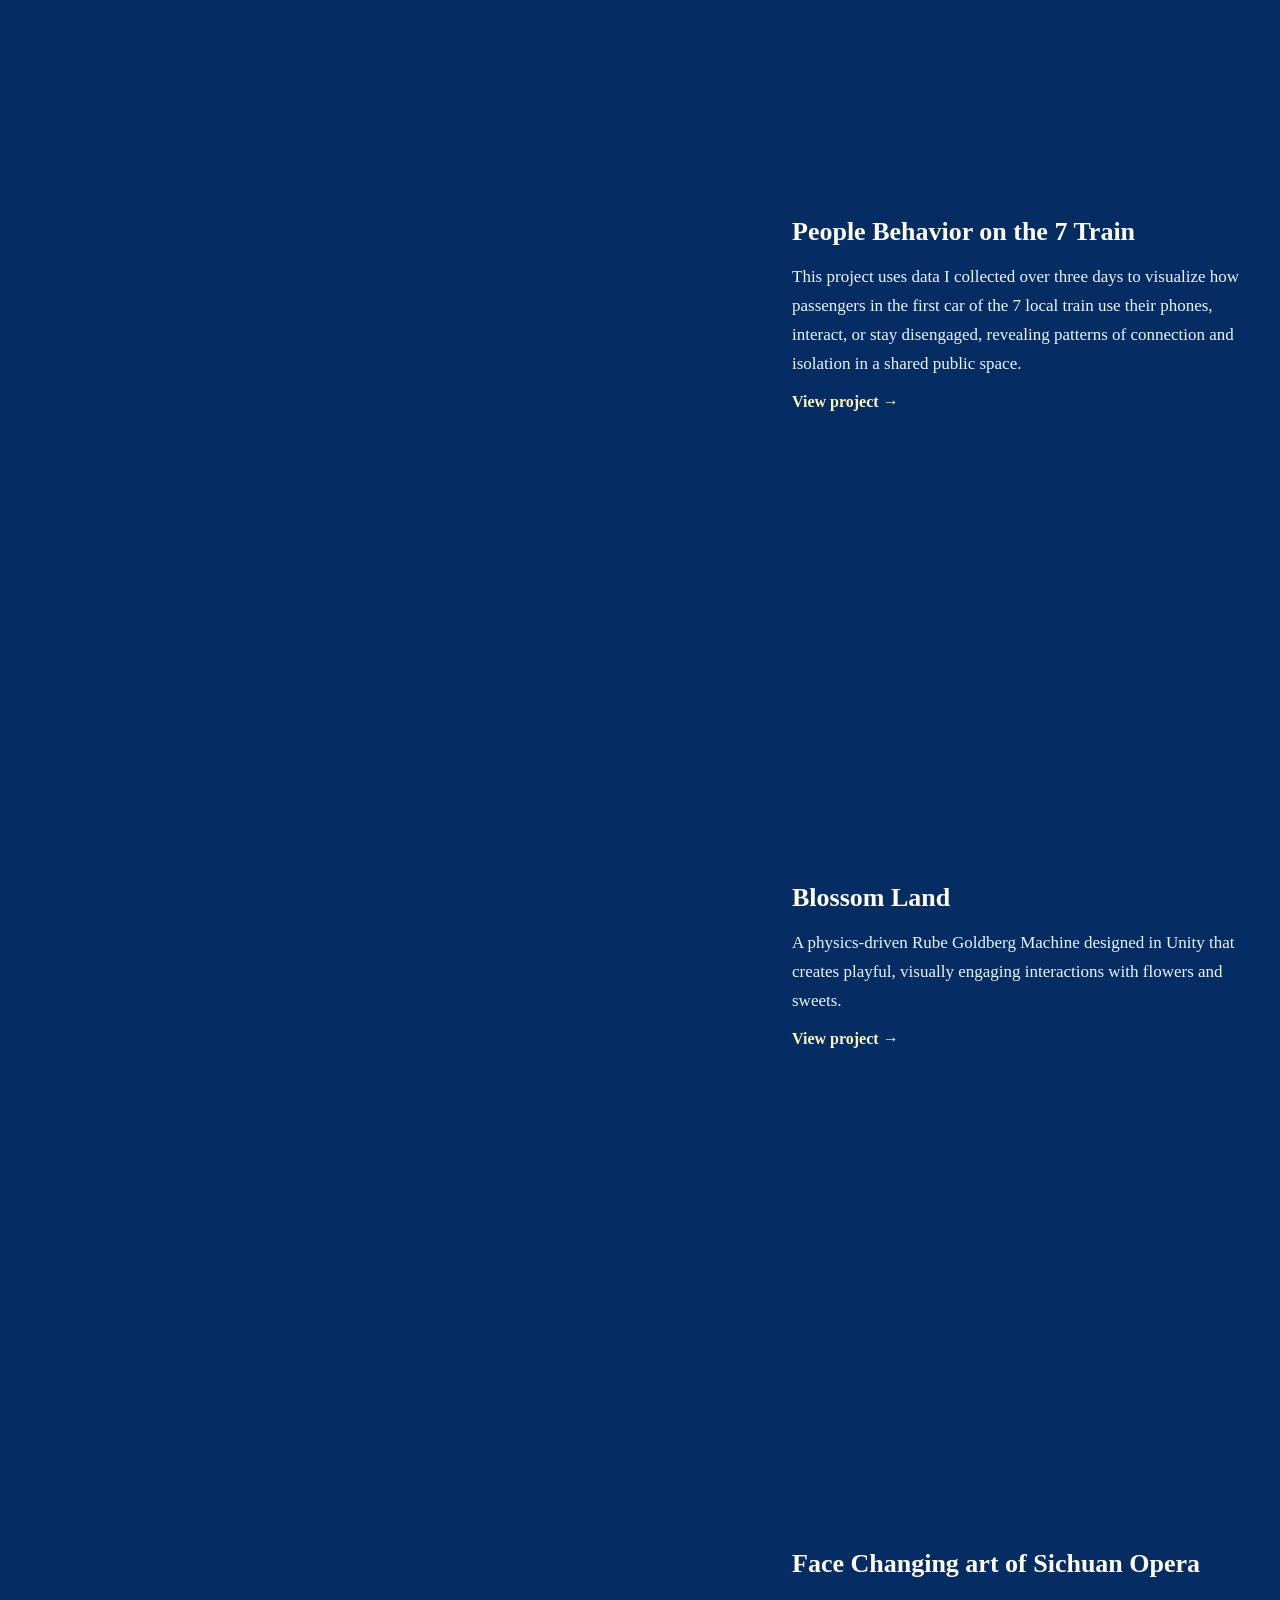
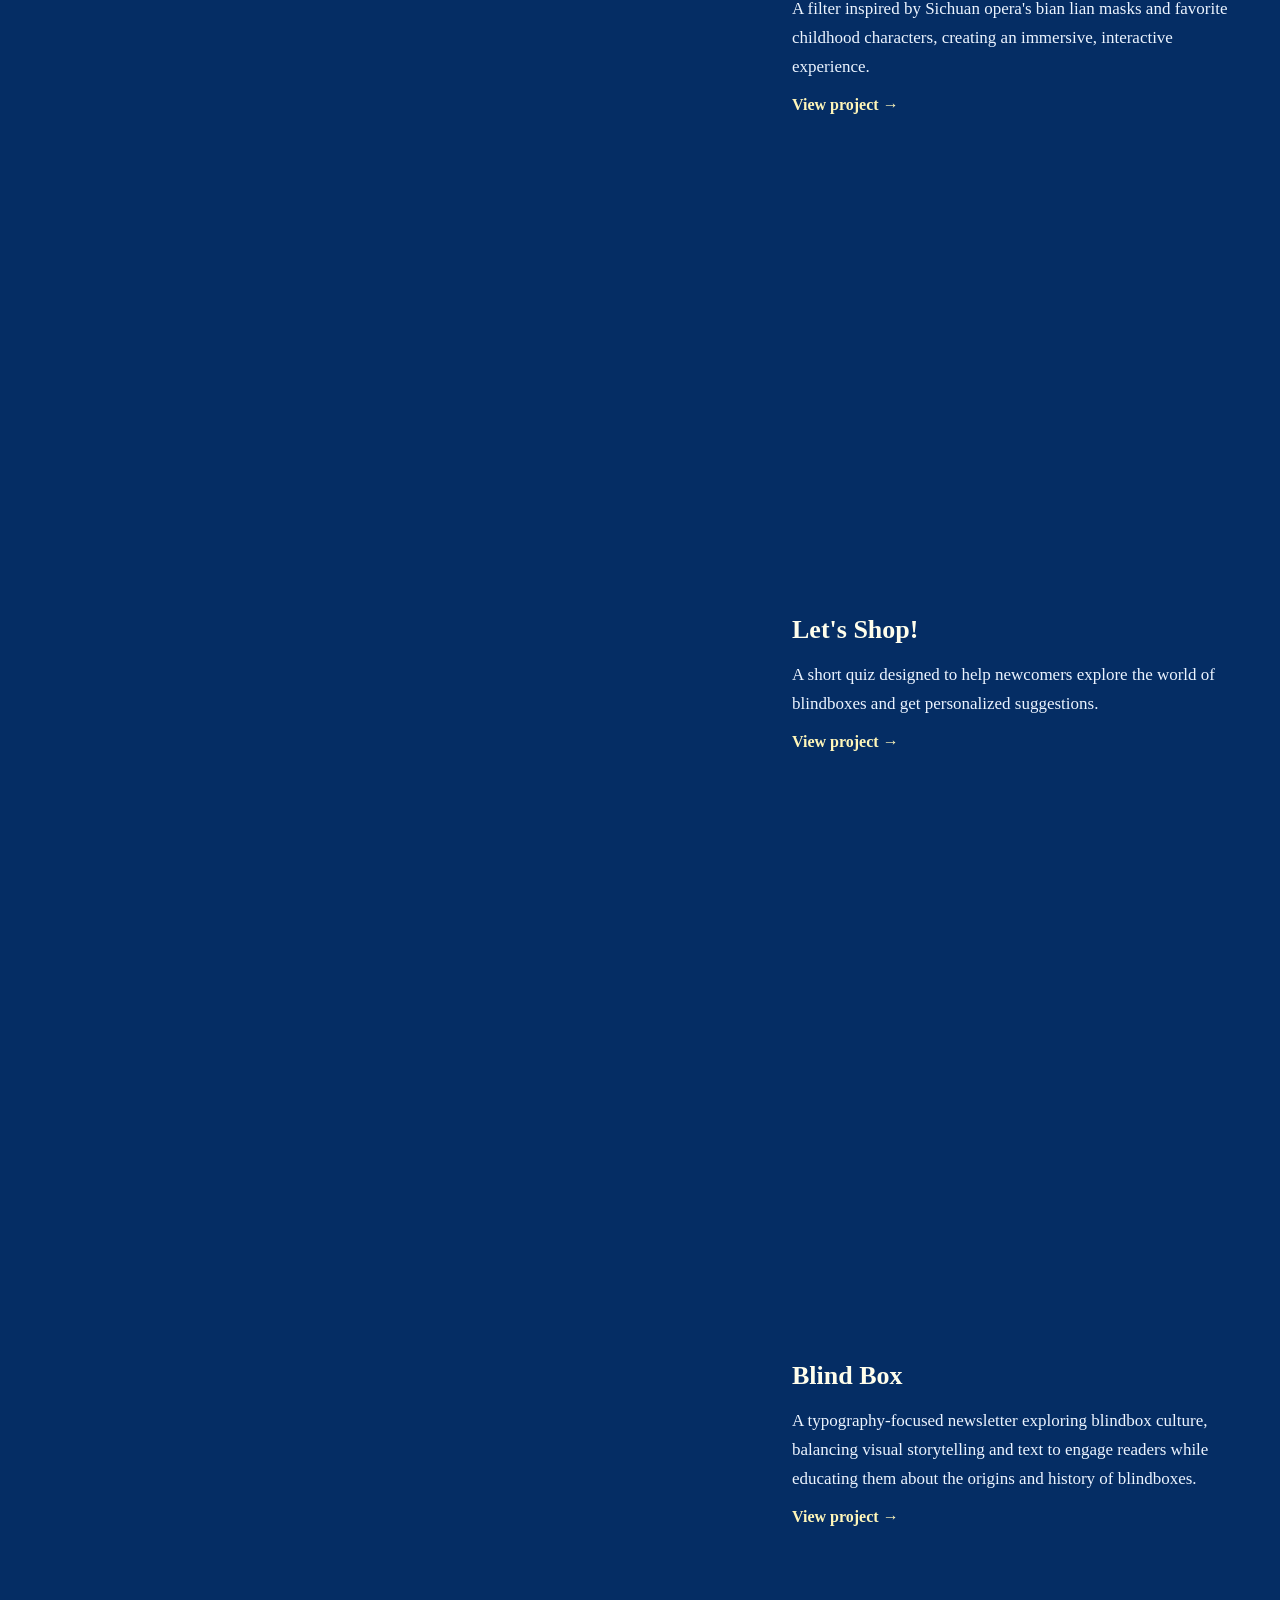
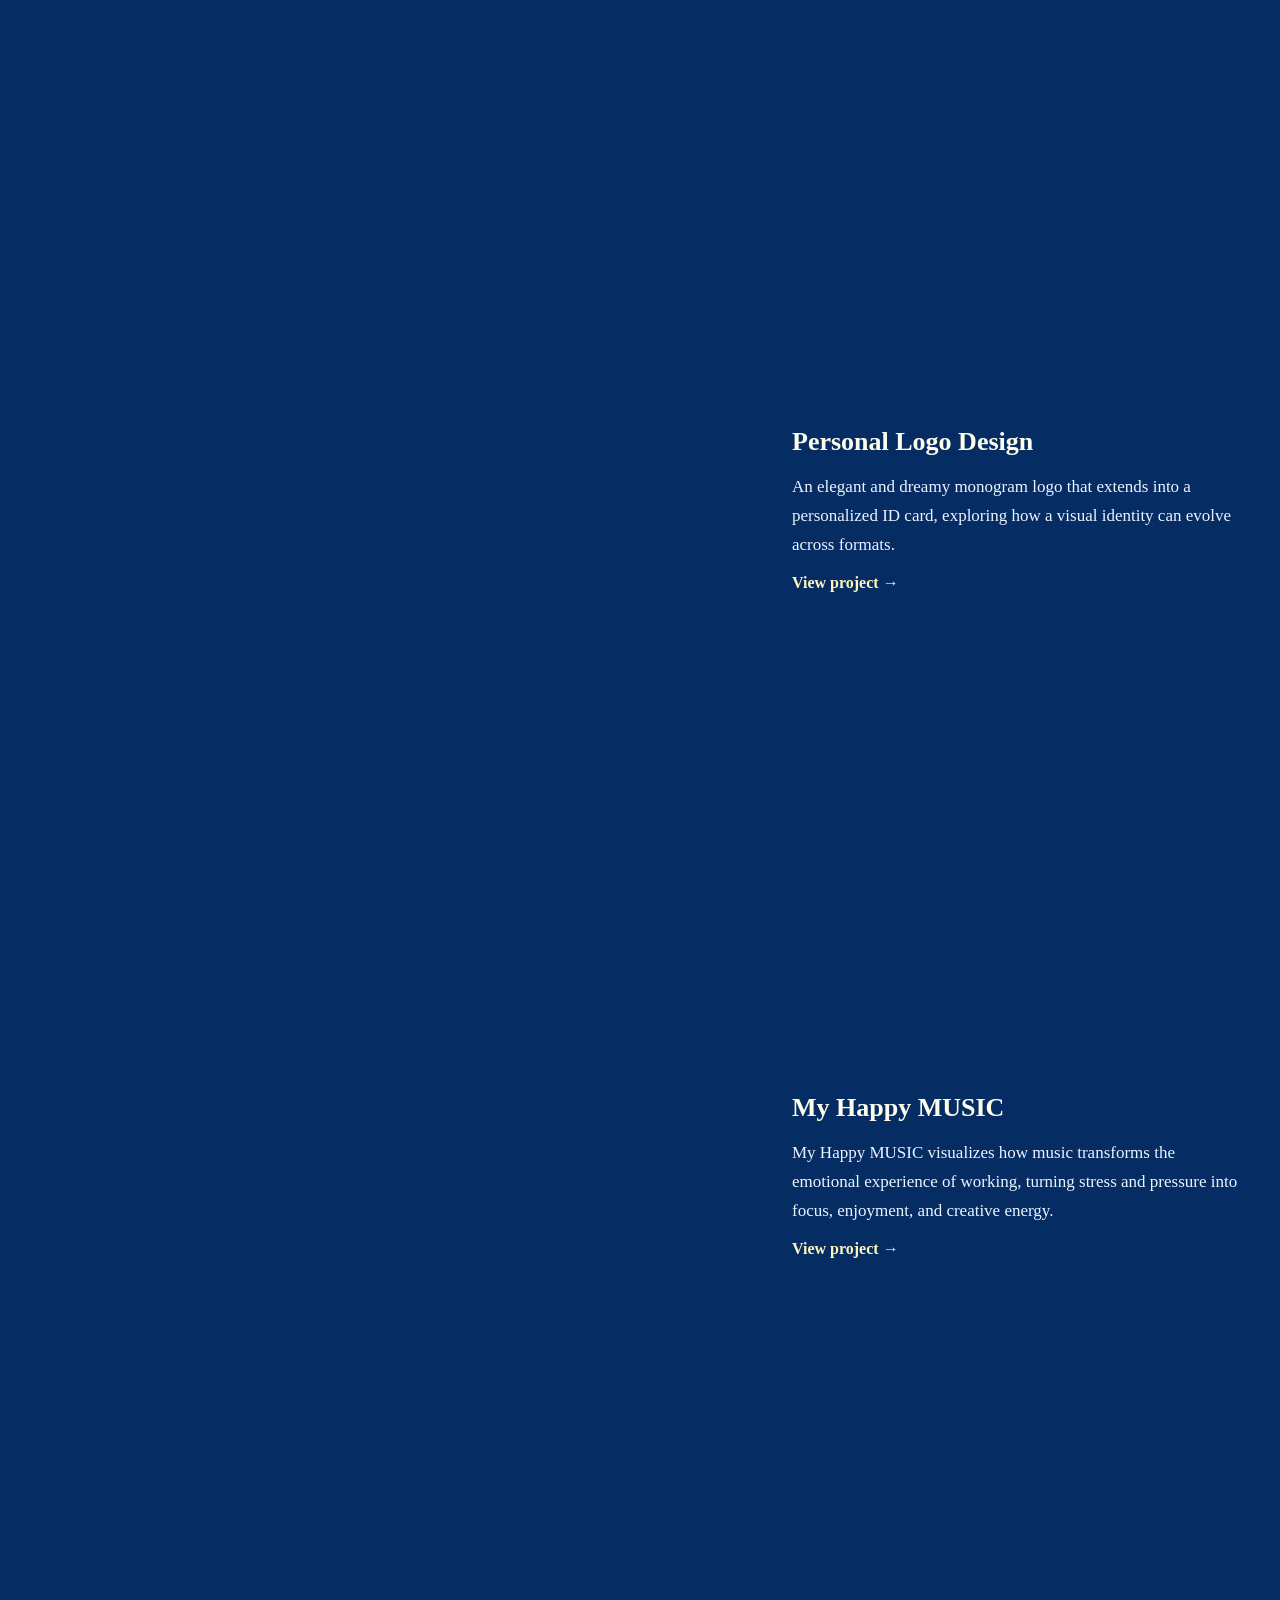
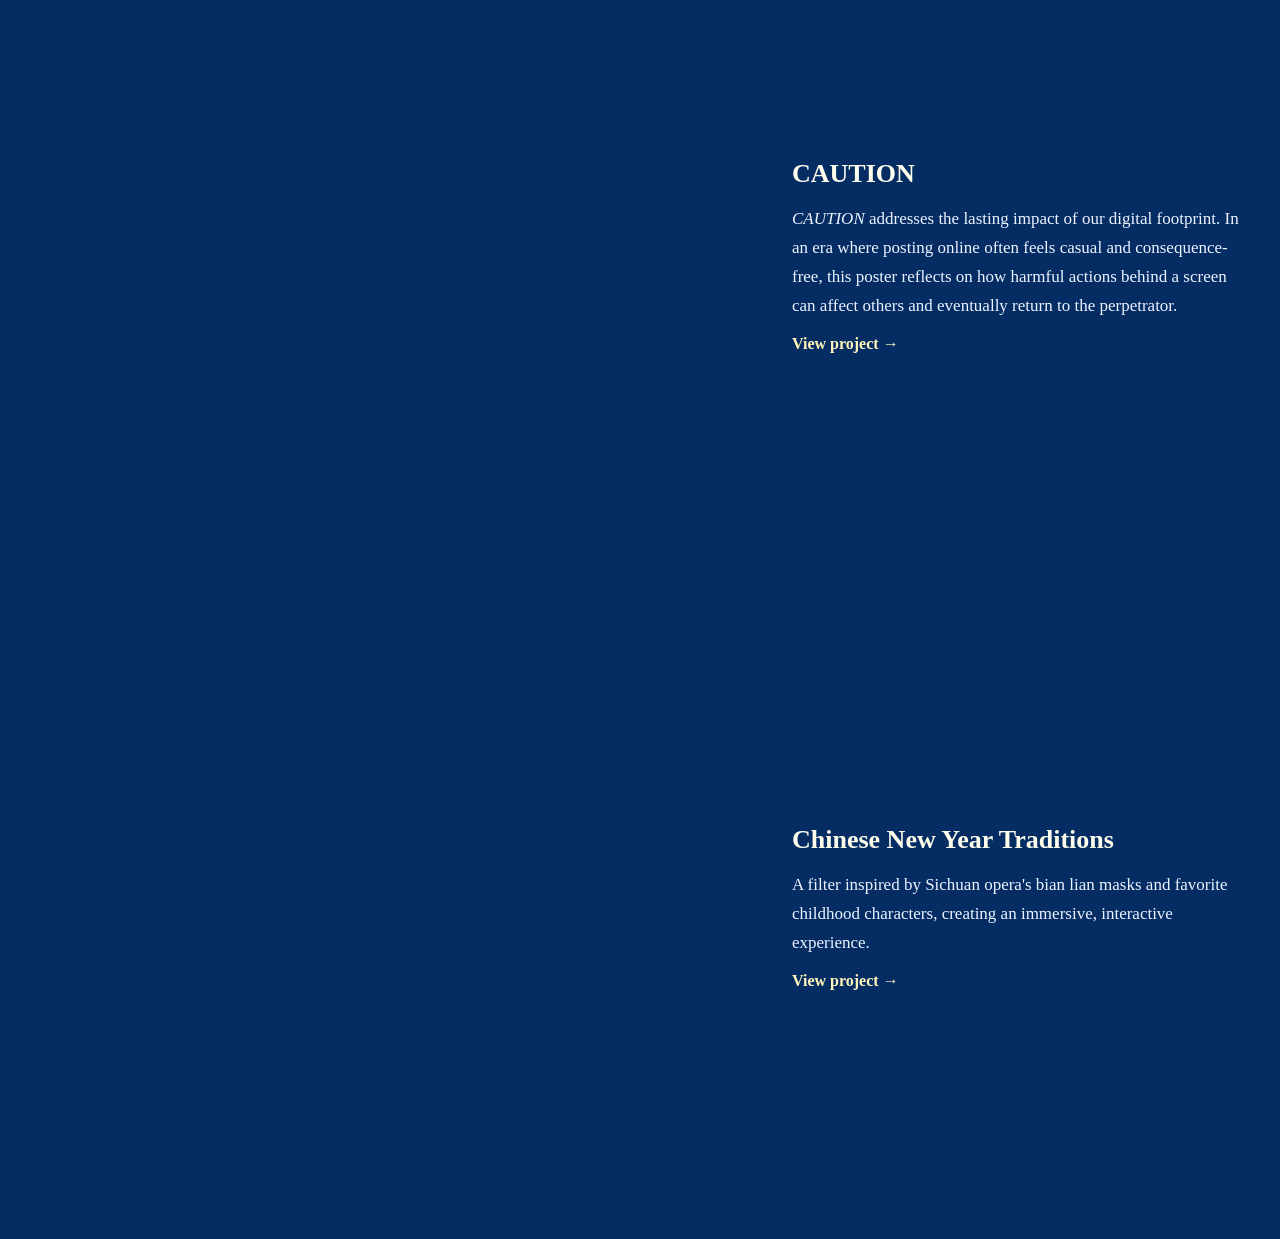
==== commit 1a943440: "Initial commit" ====
--- a/index.html
+++ b/index.html
@@ -40,11 +40,16 @@
 
     <!-- Work: one full screen per project, fade in/out on scroll -->
     <section class="work-scroll">
-        <div class="work-section-head" data-animate>
+        <div class="work-jump-nav">
+            <a href="#creative-technology-first">Creative Technology</a>
+            <a href="#graphic-design-first">Graphic Design</a>
+        </div>
+
+        <div id="creative-technology" class="work-section-head" data-animate>
             <h2 class="work-section-title">Creative Technology</h2>
         </div>
 
-        <article class="work-block" data-animate>
+        <article id="creative-technology-first" class="work-block" data-animate>
             <div class="work-sticky">
                 <div class="work-image">
                     <img src="./asset/YourLifePages/start.png" alt="Your Life Pages">
@@ -57,7 +62,7 @@
             </div>
         </article>
 
-        <article class="work-block" data-animate>
+        <article id="graphic-design-first" class="work-block" data-animate>
             <div class="work-sticky">
                 <div class="work-image">
                     <img src="./asset/MusicDiary/MusicDiary.png"
@@ -145,7 +150,7 @@
             </div>
         </article>
 
-        <div class="work-section-head" data-animate>
+        <div id="graphic-design" class="work-section-head" data-animate>
             <h2 class="work-section-title">Graphic Design</h2>
         </div>
 
@@ -221,6 +226,7 @@
         (function () {
             var heads = document.querySelectorAll('.work-section-head[data-animate]');
             var workBlocks = Array.prototype.slice.call(document.querySelectorAll('.work-block[data-animate]'));
+            var workCopies = Array.prototype.slice.call(document.querySelectorAll('.work-copy'));
 
             var headObserver = new IntersectionObserver(function (entries) {
                 entries.forEach(function (entry) {
@@ -234,12 +240,33 @@
 
             heads.forEach(function (el) { headObserver.observe(el); });
 
+            function updateCopyVisibility() {
+                // Hide title + description only when they reach the very top of the viewport.
+                var hideStart = 0;
+                var fadeDistance = 56;
+
+                workCopies.forEach(function (copy) {
+                    var top = copy.getBoundingClientRect().top;
+                    var opacity = (top - hideStart) / fadeDistance;
+                    opacity = Math.max(0, Math.min(1, opacity));
+                    copy.style.opacity = opacity.toFixed(3);
+                });
+            }
+
             function updateActiveBlock() {
                 if (!workBlocks.length) return;
 
+                // After intro is out of view, make top cover more opaque
+                if (window.scrollY > window.innerHeight * 0.95) {
+                    document.body.classList.add('work-deep');
+                } else {
+                    document.body.classList.remove('work-deep');
+                }
+
                 // While we're still near the top (About section), don't show any work images yet
-                if (window.scrollY < window.innerHeight * 0.4) {
+                if (window.scrollY < window.innerHeight * 0.76) {
                     workBlocks.forEach(function (b) { b.classList.remove('in-view'); });
+                    workCopies.forEach(function (copy) { copy.style.opacity = '1'; });
                     return;
                 }
 
@@ -264,6 +291,8 @@
                         b.classList.remove('in-view');
                     }
                 });
+
+                updateCopyVisibility();
             }
 
             function initSlideshows() {
--- a/style.css
+++ b/style.css
@@ -163,6 +163,45 @@
     padding: 0;
 }
 
+.work-jump-nav {
+    width: 40%;
+    margin-left: 60%;
+    padding: 0 40px 12px 24px;
+    box-sizing: border-box;
+    display: flex;
+    gap: 12px;
+    position: sticky;
+    top: 41vh;
+    z-index: 4;
+}
+
+.work-jump-nav a {
+    display: inline-block;
+    padding: 2px 0;
+    color: #fffbe0;
+    text-decoration: none;
+    font-size: 15px;
+    line-height: 1;
+    transition: color 0.2s ease, text-shadow 0.2s ease;
+}
+
+.work-jump-nav a + a {
+    margin-left: 6px;
+    padding-left: 14px;
+    border-left: 1px solid rgba(255, 246, 185, 0.6);
+}
+
+.work-jump-nav a:hover {
+    color: #fdf1a7;
+    text-shadow: 0 0 12px rgba(253, 241, 167, 0.72);
+}
+
+/* Anchor jump offset so first project text stays visible under section title */
+#creative-technology-first,
+#graphic-design-first {
+    scroll-margin-top: 28vh;
+}
+
 /* Section title: above descriptions, sticky; description fades in and stays hidden (solid above + gradient) */
 .work-section-head {
     position: sticky;
@@ -186,7 +225,25 @@
     left: 0;
     right: 0;
     height: 46vh;
-    background: #052d64;
+    background: linear-gradient(
+        to bottom,
+        rgba(5, 45, 100, 0) 0%,
+        rgba(5, 45, 100, 0.35) 10%,
+        rgba(5, 45, 100, 0.92) 24%,
+        #052d64 40%,
+        #052d64 100%
+    );
+}
+
+/* Once intro is gone, strengthen top cover so scrolled-up text is hidden */
+body.work-deep .work-section-head::before {
+    background: linear-gradient(
+        to bottom,
+        rgba(5, 45, 100, 0.25) 0%,
+        rgba(5, 45, 100, 0.88) 16%,
+        #052d64 32%,
+        #052d64 100%
+    );
 }
 
 .work-section-head.in-view {
@@ -203,8 +260,8 @@
 /* Each project = tall block so description can scroll from center to top; image is fixed and fades per block */
 .work-block {
     position: relative;
-    min-height: 120vh;
-    min-height: 120dvh;
+    min-height: 74vh;
+    min-height: 74dvh;
 }
 
 /* Image: fixed in center of viewport; only visible when this block is in view (fade in/out) */
@@ -218,7 +275,7 @@
     display: flex;
     align-items: center;
     justify-content: center;
-    padding: 0 24px 0 0;
+    padding: 0 40px 0 40px;
     box-sizing: border-box;
     pointer-events: none;
     z-index: 1;
@@ -278,8 +335,21 @@
     z-index: 2;
     width: 40%;
     margin-left: 60%;
-    padding: 44vh 40px 40vh 24px;
+    padding: 28vh 40px 14vh 24px;
     box-sizing: border-box;
+    -webkit-mask-image: linear-gradient(to bottom, rgba(0, 0, 0, 0) 0%, #000 14%, #000 100%);
+    mask-image: linear-gradient(to bottom, rgba(0, 0, 0, 0) 0%, #000 14%, #000 100%);
+}
+
+/* Keep the active last project's text fixed below the section title */
+@media (min-width: 901px) {
+    .work-block:last-of-type.in-view .work-copy {
+        position: sticky;
+        top: 28vh;
+        -webkit-mask-image: none;
+        mask-image: none;
+        opacity: 1 !important;
+    }
 }
 
 .work-copy h3 {
@@ -323,6 +393,13 @@
 
 /* Mobile: image no longer fixed; stack image then description, normal scroll */
 @media (max-width: 900px) {
+    .work-jump-nav {
+        width: 100%;
+        margin-left: 0;
+        padding: 0 20px 20px;
+        flex-wrap: wrap;
+    }
+
     .work-section-head {
         width: 100%;
         margin-left: 0;
